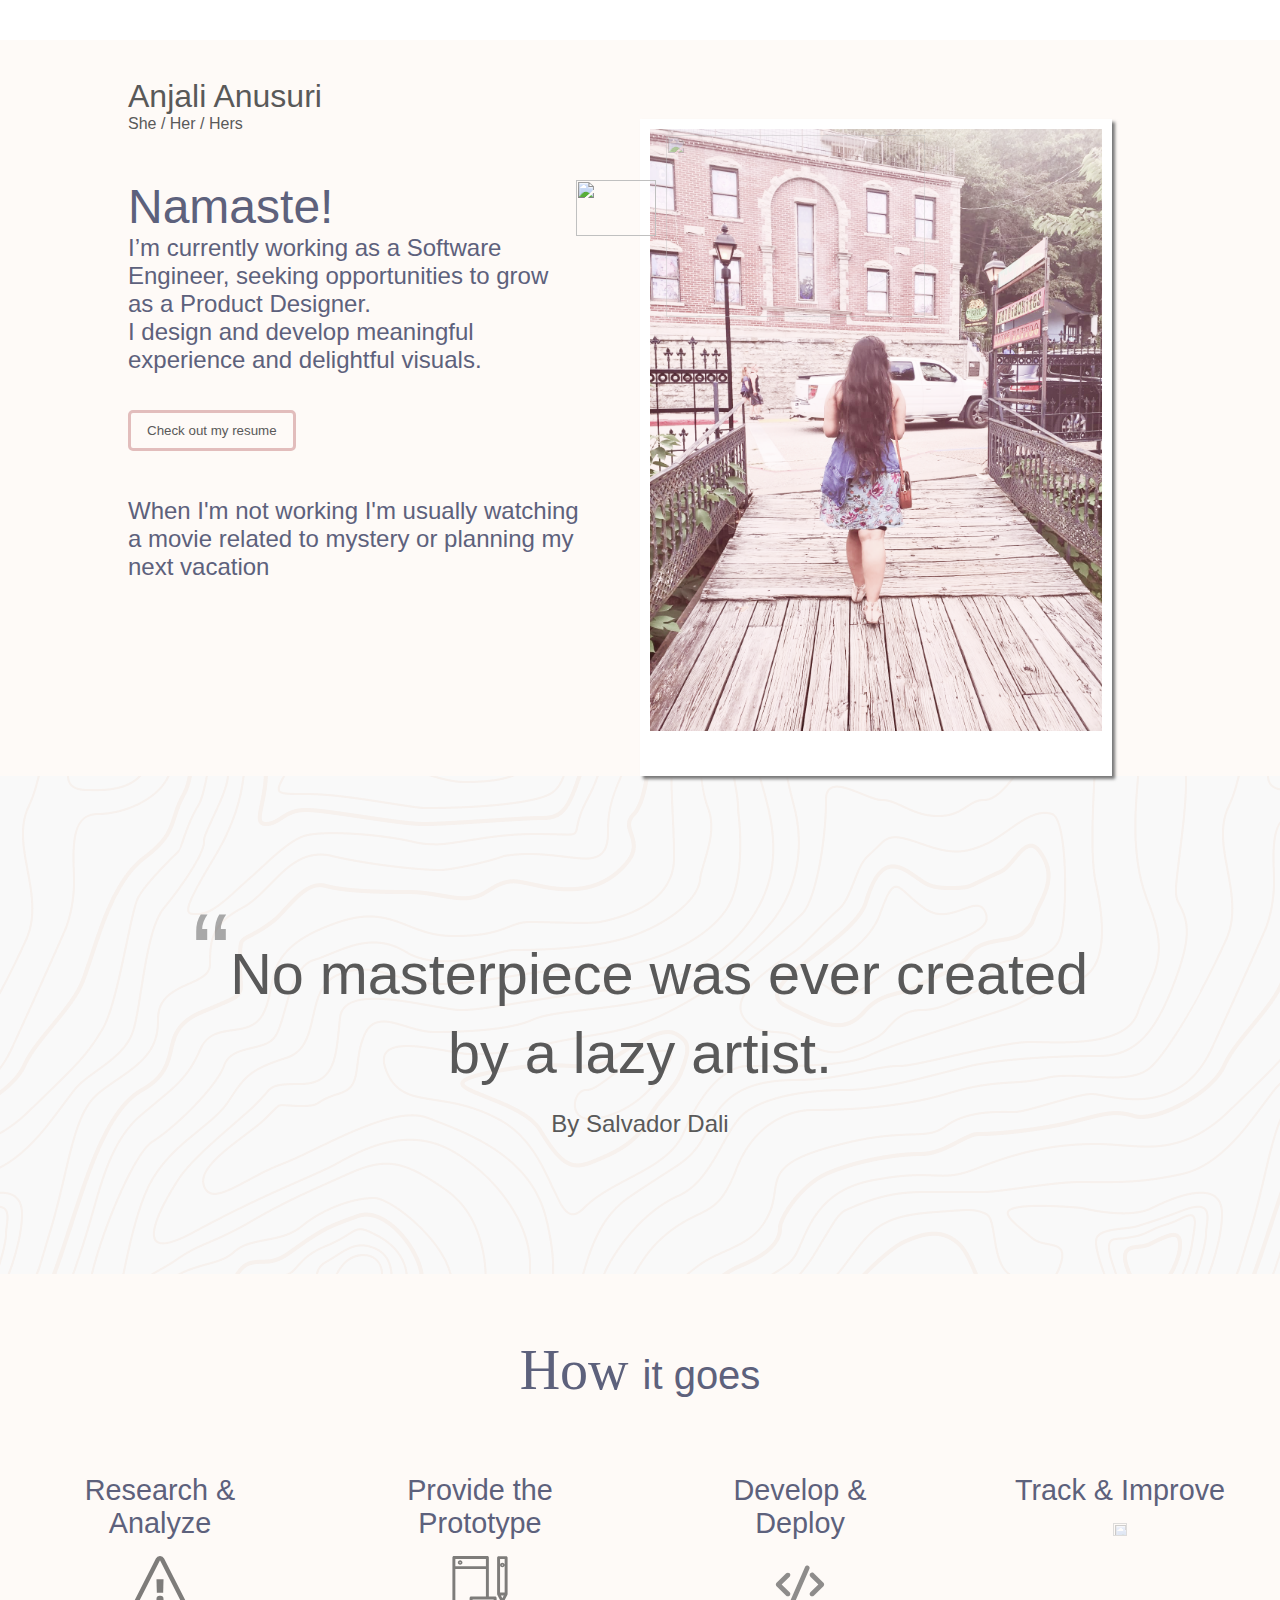
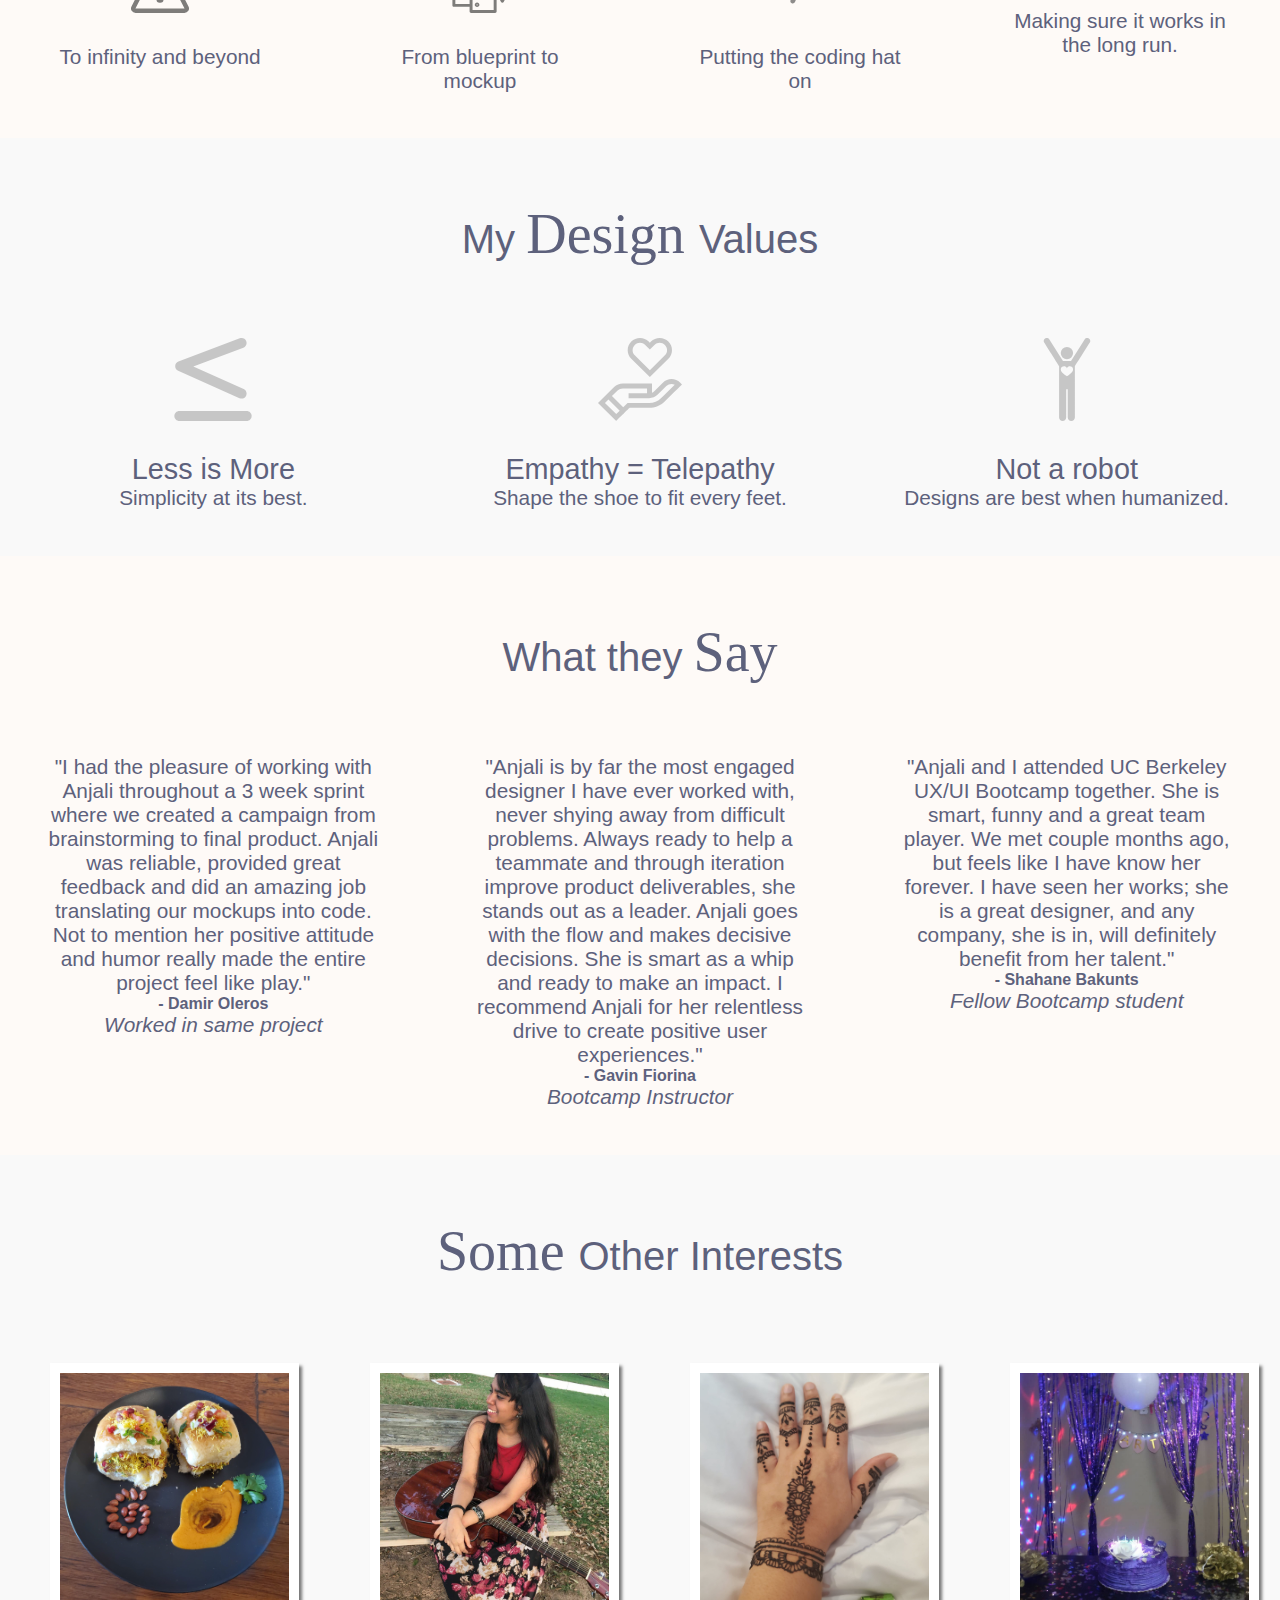
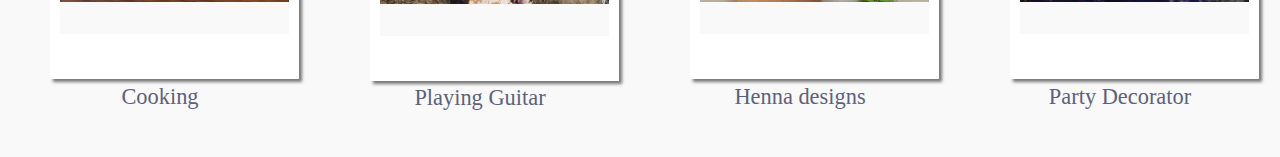
==== aboutme.html @ 3a96dc81 "Changes to main pages" ====
<html>
    <head>
        <meta charset="utf-8">
        <meta name="viewport" content="width=device-width, initial-scale=1">
        <link rel="stylesheet" href="css/index.css">
        <link rel="stylesheet" href="css/aboutme.css">
        <link rel="preconnect" href="https://fonts.gstatic.com">
<link href="https://fonts.googleapis.com/css2?family=Reenie+Beanie&display=swap" rel="stylesheet">
<link rel="preconnect" href="https://fonts.gstatic.com">
<link href="https://fonts.googleapis.com/css2?family=Amatic+SC:wght@700&family=Dancing+Script&display=swap" rel="stylesheet">
<link href="https://fonts.googleapis.com/icon?family=Material+Icons"rel="stylesheet">
<link href="https://fonts.googleapis.com/css2?family=Niramit&display=swap" rel="stylesheet">
<link href="https://fonts.googleapis.com/css2?family=Chilanka&display=swap" rel="stylesheet">
    </head>
    <body class="body">
        <div id="header"></div>
        <div class="mainPage">
            <div class="left">  <div class="aboutMeHeader">
                <!-- <div class="subTitle">I look at usual things with unusual eyes.<br></div> -->
                <!-- <div class="name" >Namaste,</div>  -->
                <div class="fontSize2">Anjali Anusuri </div>
                <div class="fontSize1">She / Her / Hers </div> 
            </div>

                <!-- <div class="subPara" ><br>(pronounced un-jelly),<br> a UI/UX Designer from Arkansas </div>  -->
                <div class="subPara" style="margin-top:2%; font-size:1.5em;width:90%;" >
                    <!-- <span id = "quote">&#8220;</span> -->

                <div class="fontSize2">Namaste!</div>
                    I’m currently working as a Software Engineer, seeking opportunities to grow as a Product Designer.<br>I design and develop meaningful experience and delightful visuals.
                    <br>
                    <!-- <strong>Skills:</strong>HTML, CSS, JS, UX Design, User Research,Prototyping and Product Design -->
                    
                    <!-- <span id = "quote">&#8221;</span> -->
                </div>
                <div class = "btnContainer" >
                    <a href = "https://drive.google.com/file/d/1CXuvUbHcrDMRhg2uRxxop5VKMtL0DQHb/view?usp=sharing"> 
                    <button class = "filledButton" href = "#">Check out my resume</button>
                    </a>
                    <!-- <a style = "padding-left:3px;" href = "https://drive.google.com/file/d/1CXuvUbHcrDMRhg2uRxxop5VKMtL0DQHb/view?usp=sharing"> 
                        <button class = "filledButton" href = "#">Link up through LinkedIn</button>
                        </a> -->
                </div>
                <div class="subPara" style="margin-top:2%; font-size:1.5em;width:90%;" >
                    <!-- <span id = "quote">&#8220;</span> -->
                    When I'm not working I'm usually watching a movie related to mystery or planning my next vacation
                    <br>
                    <!-- <strong>Skills:</strong>HTML, CSS, JS, UX Design, User Research,Prototyping and Product Design -->
                    
                    <!-- <span id = "quote">&#8221;</span> -->
                </div>

            </div>
            <div class="right"> 
                <div class="polaroid">
                    <img class ="swingingDoodle"src = "images/backsideDp.png"/>
                </div>
                <!-- <span class="third-shape stamp is-approved">Approved</span> -->
                <!-- <img class ="first-shape" src = "images/Ellipse 110.svg"/> -->
                <img class ="third-shape" src = "images/shapes/Ellipse 2.svg"/>

            </div>   

            <img class ="secondShape" src = "images/shapes/Ellipse 3.svg"/>
            <br>
        
            </div>
        </div>
        <!-- <img class="bgDesign"src = "images/aboutMe/bgDesignPink.png" /> -->
        <!-- <p> Create Magic from the mundane</p> -->
        <!-- <img class ="this" src = "images/PersonalityLinkinBackground.svg"/> -->
        <div class="aboutMeQuotesection">
            
            <div class="designQuote"><span id = "quote">&#8220;</span>No masterpiece was ever created by a lazy artist.</div>
            <div class="author"> By Salvador Dali</div>
        </div>
        <!-- <section class ="mySkills" style="background-color:#fefaf7;">
            <div style = "padding-top:1.6em;font-size: 2.5em;"><span id = "sacramentoFont"> My  </span>  Design style </div>
            <div class="flexContainer">
                <div >
                    <p style = "font-size: 1.8em;">Adding Humour where possible(or too gloomy)</p>

                    <p>Nothing wrong in being a lil cheeky.</p>
                    <img style = "width:25%;opacity:0.5;padding-top:1em;padding-bottom:2em;"src= "images/aboutMe/design.svg"/>
                </div>
                <div >
                    <p style = "font-size: 1.8em;">Light bulb theme</p>

                    <p>Making a light and dark theme for a design.Making those eyebags a little lighter</p>

                    <img style = "width:25%;opacity:0.5;padding-top:1em;padding-bottom:2em;"src= "images/aboutMe/code.svg"/>
                </div>
                <div >
                    <p style = "font-size: 1.8em;">Track and Improve</p>
                    <img style = "width:25%;opacity:0.5;padding-top:1em;padding-bottom:2em;"src= "images/home/icons/improve.svg"/>

                </div>
            </div>
        </section> -->
        <section class ="mySkills" style="background-color:#fefaf7;">
            <div style = "padding-top:1.6em;font-size: 2.5em;"><span id = "sacramentoFont"> How </span>  it goes </div>
            <div class="flexContainer">
                <div>
                    <p style = "font-size: 1.8em;">Research & Analyze</p>
                    <img style = "width:25%;opacity:0.5;padding-top:1em;padding-bottom:2em;"src= "images/aboutMe/problem.svg"/>
                    <p>To infinity and beyond</p>

                </div>
                <div >
                    <p style = "font-size: 1.8em;">Provide the Prototype</p>

                    <img style = "width:25%;opacity:0.5;padding-top:1em;padding-bottom:2em;"src= "images/aboutMe/design.svg"/>
                    <p>From blueprint to mockup</p>
                </div>
                <div >
                    <p style = "font-size: 1.8em;">Develop & Deploy</p>

                    <img style = "width:25%;opacity:0.5;padding-top:1em;padding-bottom:2em;"src= "images/aboutMe/code.svg"/>
                    <p> Putting the coding hat on</p>
                </div>
                <div >
                    <p style = "font-size: 1.8em;">Track & Improve</p>
                    <img style = "width:25%;opacity:0.5;padding-top:1em;padding-bottom:2em;"src= "images/home/icons/improve.svg"/>
                    <p>Making sure it works in the long run.</p>
                </div>
            </div>
        </section>
        <section class ="mySkills" style="background-color:#f9f9f9;">
            <div style = "padding-top:1.6em;font-size: 2.5em;"> My <span id = "sacramentoFont"> Design </span> Values</div>
            <div class="flexContainer">
                <div>
                    <!-- <img/> -->
                    <img style = "width:25%;opacity:0.2;padding-bottom:2em;"src= "images/aboutMe/lessIsMore.svg"/>
                    <p style = "font-size: 1.8em;">Less is More</p>
                    <p>Simplicity at its best.</p>
                </div>
                <div >
                    <img style = "width:25%;opacity:0.2;padding-bottom:2em;"src= "images/aboutMe/empathy.svg"/>
                    <p style = "font-size: 1.8em;">Empathy = Telepathy</p>
                        <p>Shape the shoe to fit every feet.</p>
                </div>
                <div >

                    <img style = "width:25%;opacity:0.2;padding-bottom:2em;"src= "images/aboutMe/healthy.svg"/>
                    <p style = "font-size: 1.8em;">Not a robot</p>
                    <p>Designs are best when humanized.</p>
                </div>
            </div>
        </section>

        <section class ="mySkills" style="background-color:#fefaf7;">
            <div style = "padding-top:1.6em;font-size: 2.5em;"> What  they <span id = "sacramentoFont"> Say </span> </div>
            <div class="flexContainer">
                <div>
                    <p >"I had the pleasure of working with Anjali throughout a 3 week sprint where we created a campaign from brainstorming to final product. 
                        Anjali was reliable, provided great feedback and did an amazing job translating our mockups into code.
                        Not to mention her positive attitude and humor really made the entire project feel like play."</p>
                    <h4>- Damir Oleros</h4>
                    <p> <i>Worked in same project</i></p>
                </div>
                <div >
                    <p >"Anjali is by far the most engaged designer I have ever worked with, never shying away from difficult problems.
                        Always ready to help a teammate and through iteration improve product deliverables, she stands out as a leader. Anjali goes with the flow and makes decisive decisions. She is smart as a whip and ready to make an impact. 
                        I recommend Anjali for her relentless drive to create positive user experiences."</p>
                    <h4>- Gavin Fiorina</h4>
                    <p><i>Bootcamp Instructor</i></p>
                </div>
                <div >
                    <p >"Anjali and I attended UC Berkeley UX/UI Bootcamp together. 
                        She is smart, funny and a great team player. We met couple months ago,
                        but feels like I have know her forever. I have seen her works; she is a great designer, 
                        and any company, she is in, will definitely benefit from her talent."</p>
                    <h4>- Shahane Bakunts</h4>
                    <p> <i>Fellow Bootcamp student</i></p>
                </div>
            </div>
        </section>
        <section class ="mySkills" style="background-color:#f9f9f9;">
            <div style = "padding-top:1.6em;font-size: 2.5em;">  <span id = "sacramentoFont">Some  </span> Other Interests</div>
            <div class="flexContainer" style = "padding:0;">
                <div>
                    <div class="polaroid" style = "width:100%;padding:0;">
                        <img style = "width:100%;padding-bottom:2em;"src= "images/aboutMe/interests/cooking.jpeg">
                    </div>
                    <p id = "sacramentoFont">Cooking</p>
                </div>
                <div>
                    <div class="polaroid" style = "width:100%;padding:0;">
                        <img style = "width:100%;padding-bottom:2em;"src= "images/aboutMe/interests/meGuitar.jpg">
                    </div>
                    <p id = "sacramentoFont">Playing Guitar</p>
                </div>
                <div>
                    <div class="polaroid" style = "width:100%;padding:0;">
                        <img style = "width:100%;padding-bottom:2em;"src= "images/aboutMe/interests/mehendi.jpeg">
                    </div>
                    <p id = "sacramentoFont">Henna designs</p>
                </div>
                <div>
                    <div class="polaroid" style = "width:100%;padding:0;">
                        <img style = "width:100%;padding-bottom:2em;"src= "images/aboutMe/interests/party.jpeg">
                    </div>
                    <p id = "sacramentoFont">Party Decorator</p>
                </div>
            </div>
        </section>

        <div id="footer"> </div>

        <script src="https://unpkg.com/scrollreveal"></script>
        <script src="js/aboutme.js" async defer></script>

        <script
        src="https://code.jquery.com/jquery-3.3.1.js"
        integrity="sha256-2Kok7MbOyxpgUVvAk/HJ2jigOSYS2auK4Pfzbm7uH60="
        crossorigin="anonymous">
    </script> 
</body>

</html>
---- css/index.css ----
body{
    color: #595959;
    font-family: 'Quicksand', sans-serif;
    padding-top:40px;
    box-sizing:border-box;
}
.clearLine{
    margin-top:2px;
        border-bottom: 1px solid #fefaf7;
    
}
.fontSize2{
    font-size: 2em;
}
.fontSize1point5{
font-size:1.7em;
}
hr{
    height: 2px;
    background: #fefaf7;
    border: none;
    margin-top:2px;
}
#sacramentoFont{
    font-family: sacramento;
    font-size: 1.4em;
}
.bgDesign{
    width:100%;
    opacity:0.8;
    background-color: #f7f6f2;
    /* background-image: url(images/aboutMe/bgDesignPink.png); */
}

html{
    scroll-behavior:smooth;
}
@keyframes showTopText {
    0% { transform: translate3d(0, 100%, 0); }
    40%, 60% { transform: translate3d(0, 50%, 0); }
    100% { transform: translate3d(0, 0, 0); }
}
@keyframes showBottomText {
    0% { transform: translate3d(0, -100%, 0); }
    100% { transform: translate3d(0, 0, 0); }
}
.imgOpacity{
    opacity:0.5;
}
*{
    margin: 0;
}
.subTitle{
    font-size:3em;
}

.subTitleText{
    font-size:0.5em;
}

.left, .right{
width:49%;
}
.left{
    display:flex;
    flex-direction:column;
    gap:6%;
    padding-bottom:10%;
}

.right{
    padding-top: 4%;
}
.mainPage{
    display: flex;
    background-color:#fefaf7;
    padding-left:10%;
    padding-top:3%;
    padding-right:10%;
    flex-wrap: wrap;
    justify-content: space-between;
}
.firstShape{
    position:absolute;
    left:80%;
    width:15%;
}
.third-shape{
    position:absolute;
    right:30%;
    top:20%;
    width:25%;
}
.secondShape{
    position:absolute;
    right:3%;
    top:15%;
    width: 45%;
    opacity:0.4;
}
.rentwingsShape{
    position:absolute;
    right:6%;
    width: 30%;
    opacity:0.2;
    /* top:50%; */
}
.workPage{
    padding-left:10%;
    display: flex; 
    background-color: #fdfdfd;;
}
.name{
    font-size:2.8rem;
    padding: 10px 0px;
}
.subPara{
    font-size: 1.3em;
    width:100%;
    color:#5d617c;
}
.workTitle{
    font-size:2em;
    font-weight: bold;
    text-align:center;
/* width:55%; */
margin:0 6%;
}
.alignCenter{
    align-items: center;
}
.workPara{
    font-size:1.1em;
    margin:0 6%;
    text-align:center;
}
.imageContainer{
    position: relative;
    transition: 0.3s;
}
.middle {
    transition: .5s ease;
    opacity: 0;
    position: absolute;
    top: 52%;
    /* background-color: rgba(142, 72, 95,0.6); */
    /* color:#ffffff; */
    height:100px;
    width:100px;
    left: 44%;
    border-radius: 10px;
    transform: translate(-50%, -50%);
    -ms-transform: translate(-50%, -50%)
    }
.text{
padding:15px 30px;
font-size:30px;
display:flex;
justify-content: center;
}
.imageScale:hover {
    /* opacity: 1; */
    cursor:pointer;
    transform: scale(1.5);
}
.imageContainer:hover {
    /* opacity: 1; */
    cursor:pointer;
    opacity: 0.6;
    transform: scale(1.05);
}
.img{
    margin-top:5%;
    border-radius: 30px;
    box-shadow: 0 4px 8px 0 rgba(0, 0, 0, 0.2), 0 6px 20px 0 rgba(0, 0, 0, 0.19);
    transition: 0.3s;

}
.kkfsf-shape{
    position:absolute;
    left:3%;
    width:50%;
    opacity:0.2;
}
.kkfsf-shape1{
    position:absolute;
    left:4%;
    /* opacity:0.2; */

}
.mpaShape{
    position:absolute;
    right:3%;
    height:300px;
    opacity:0.2;
}
.mpaShape1{
    position:absolute;
    right:10%;
    top:60%;
}
.padding20{
    padding-top:20%;
}
.padding10{
    padding-top:10%;
}
.paddingRight10{
    padding-right:10%;
}
p{
    font-size:1.3em;
}

.footerHeading{
    padding:10px;
}
.socialIcons{
    display:flex;
    flex-direction:row;
    gap:25px;
}
.icons:hover{
    cursor:pointer;
    opacity:0.7;
}
.footer-text{
    color: #8c8786;
    font-weight: bold;
}
.swingingDoodle{
    width:100%;
    }
.mainPage.contact{
    flex-direction:column;
}


/* Style inputs with type="text", select elements and textareas */
input[type=text],[type=email], select, textarea {
    width: 100%; /* Full width */
    padding: 12px; /* Some padding */ 
    border: 1px solid rgb(223, 196, 195); /* Gray border */
    border-radius: 4px; /* Rounded borders */
    box-sizing: border-box; /* Make sure that padding and width stays in place */
    margin-top: 6px; /* Add a top margin */
    margin-bottom: 16px; /* Bottom margin */
    background-color:inherit;
    resize: vertical /* Allow the user to vertically resize the textarea (not horizontally) */
}
  /* Style the submit button with a specific background color etc */
input[type=submit] , .filledButton{
    background-color: inherit;
    color: #595959;
    padding: 10px 16px;
    border: 3px solid #e2bdbc;
    border-radius: 5px;
    cursor: pointer;
    /* box-shadow: 0 0 1rem 0 rgba(224, 197, 196, 0.6); */
}
.alignCenter{
    align-items: center;;
}
.outlineButton{
    border:1px solid #887ba1;
    background-color: inherit;
    color: #887ba1;
    padding: 12px 20px;
    border-radius: 25px;
    cursor: pointer;
    box-shadow: 0 0 1rem 0 rgba(150,137, 175, 0.4);

}

  /* When moving the mouse over the submit button, add a darker green color */
input[type=submit]:hover, .filledButton:hover {
    background-color: #f1dfde;
}
  /* Add a background color and some padding around the form */
.container {
    border-radius: 5px;
    background-color: rgb(150, 137, 175);
    padding: 20px;
    z-index: 1;
    color:#5d617c;
    background: inherit;
    box-shadow: 0 0 1rem 0 rgba(150,137, 175, .6);
    width:75%;
    margin-top:4%;
}


#quote{
    font-size:2em;
    opacity:0.5;
}
.mySkills{
    text-align:center;
    color:#5d617c;
    background-color: #FCEEED;
}
.flexContainer{
    display:flex;
    
}
.buttonContainer{
    display:flex;
    justify-content:space-evenly;
    padding:2%;
    z-index:2;
}
/* .flexContainer  h2{
    font-size:2em;
    
} */
.flexContainer div{
    width:33%;
    margin:2%;
    border-radius: 5px;
    background-color: rgb(150, 137, 175);
    padding: 20px;
    z-index: 1;
    background: inherit;
    box-shadow: 0 0 1rem 0 rgba(150,137, 175, .6);
    margin-top:4%;
}

.arrows{
    padding:6%;
    display: flex;
    justify-content: space-between;
}
.leftArrow .material-icons, .rightArrow .material-icons{
    display:block !important;
}

@media only screen and (max-width: 1000px) {

    .workPage{
        display: block;
    }
    .workPage .left {
        display: flex;
        align-items: center;
    }
    .workPage .right {
        display: flex;
        align-items: center;
        justify-content:center;
        flex-direction: column;
    }
    .workPage.rentwings{
        display: flex;
        align-items: center;
        flex-direction:column-reverse;
        padding:0px;
    }   
    .workPage.kkfsf{
        display: flex;
        align-items: center;
        flex-direction:column;
        padding:0px;
    }  
    .workPage.mpa{
        display: flex;
        align-items: center;
        flex-direction:column-reverse;
        padding:0px;
    }
    .left, .right{
        width:100%;
        }
    .swingingDoodle{
        width:75%;
        }

    .workPara{
        /* font-weight: bold; */
        font-size:1.5em;
        }
        .flexContainer div{
            width:100%;
        }


    #toggle {
        cursor: pointer; 
    }
    ul {
        margin:0;
        padding: 0;
        list-style-type:none;
    }
    li {
        margin:0;
        padding: 15px;
        /* border: 1px solid #f2f2f2; */
        border: 1px solid black;
        /* border-radius: 25px; */
    }

}
@media only screen and (max-width: 600px) {
    .name{
        padding-top:10%;
    }
    .workPage .left {
        display: flex;
        align-items: center;

    }
    .imageContainer{
        padding-left:40px;
    }
    .workPage .right {
        display: flex;
        align-items: center;
        flex-direction: column;

    }
    .flexContainer{
        display:flex;
        flex-wrap: wrap;
        
    }
    .swingingDoodle{
        display:none;
    }

    .img{
        width:300px;
        height:270px;
    }
    .secondShape{
        width: 80%;
    }
    .workPara{
        /* width:60%; */
        font-size:1.4em;
    }
    .workTitle{
        /* width:70%; */
        font-size: 2.5em;;
    }
}
---- css/aboutme.css ----
.flexContainer div{
    box-shadow: none!important;
}
.polaroid {
    position: relative;
    width: 90%;
}
.polaroid img {
    border: 10px solid #fff;
    border-bottom: 45px solid #fff;
    -webkit-box-shadow: 3px 3px 3px #777;
    -moz-box-shadow: 3px 3px 3px #777;
    box-shadow: 3px 3px 3px #777;
}
.btnContainer{
    display:flex;
    justify-content:flex-start;
    z-index:2;
}
.bgDesign{
    width:100%;
    opacity:0.8;
    background-color: #f7f6f2;
    /* background-image: url(images/aboutMe/bgDesignPink.png); */
}
.aboutMeQuotesection{

    /* background-color: #f7f1ed; */
    background-image: url("../images/aboutMe/bgDesignLightGray.png");
    display:flex;
    flex-direction: column;
    align-items: center;
    text-align: center;
    justify-content:center;
    padding:7em 10em;
}
.designQuote{
    font-size: 3.6em;
}.author{
    margin:1em;
font-size: 1.5em;
}
@media only screen and (max-width:600px){
    .designQuote{
        font-size:2.5em;
    }
    .dQuotesection{
        padding:2em 2em;
    }
}
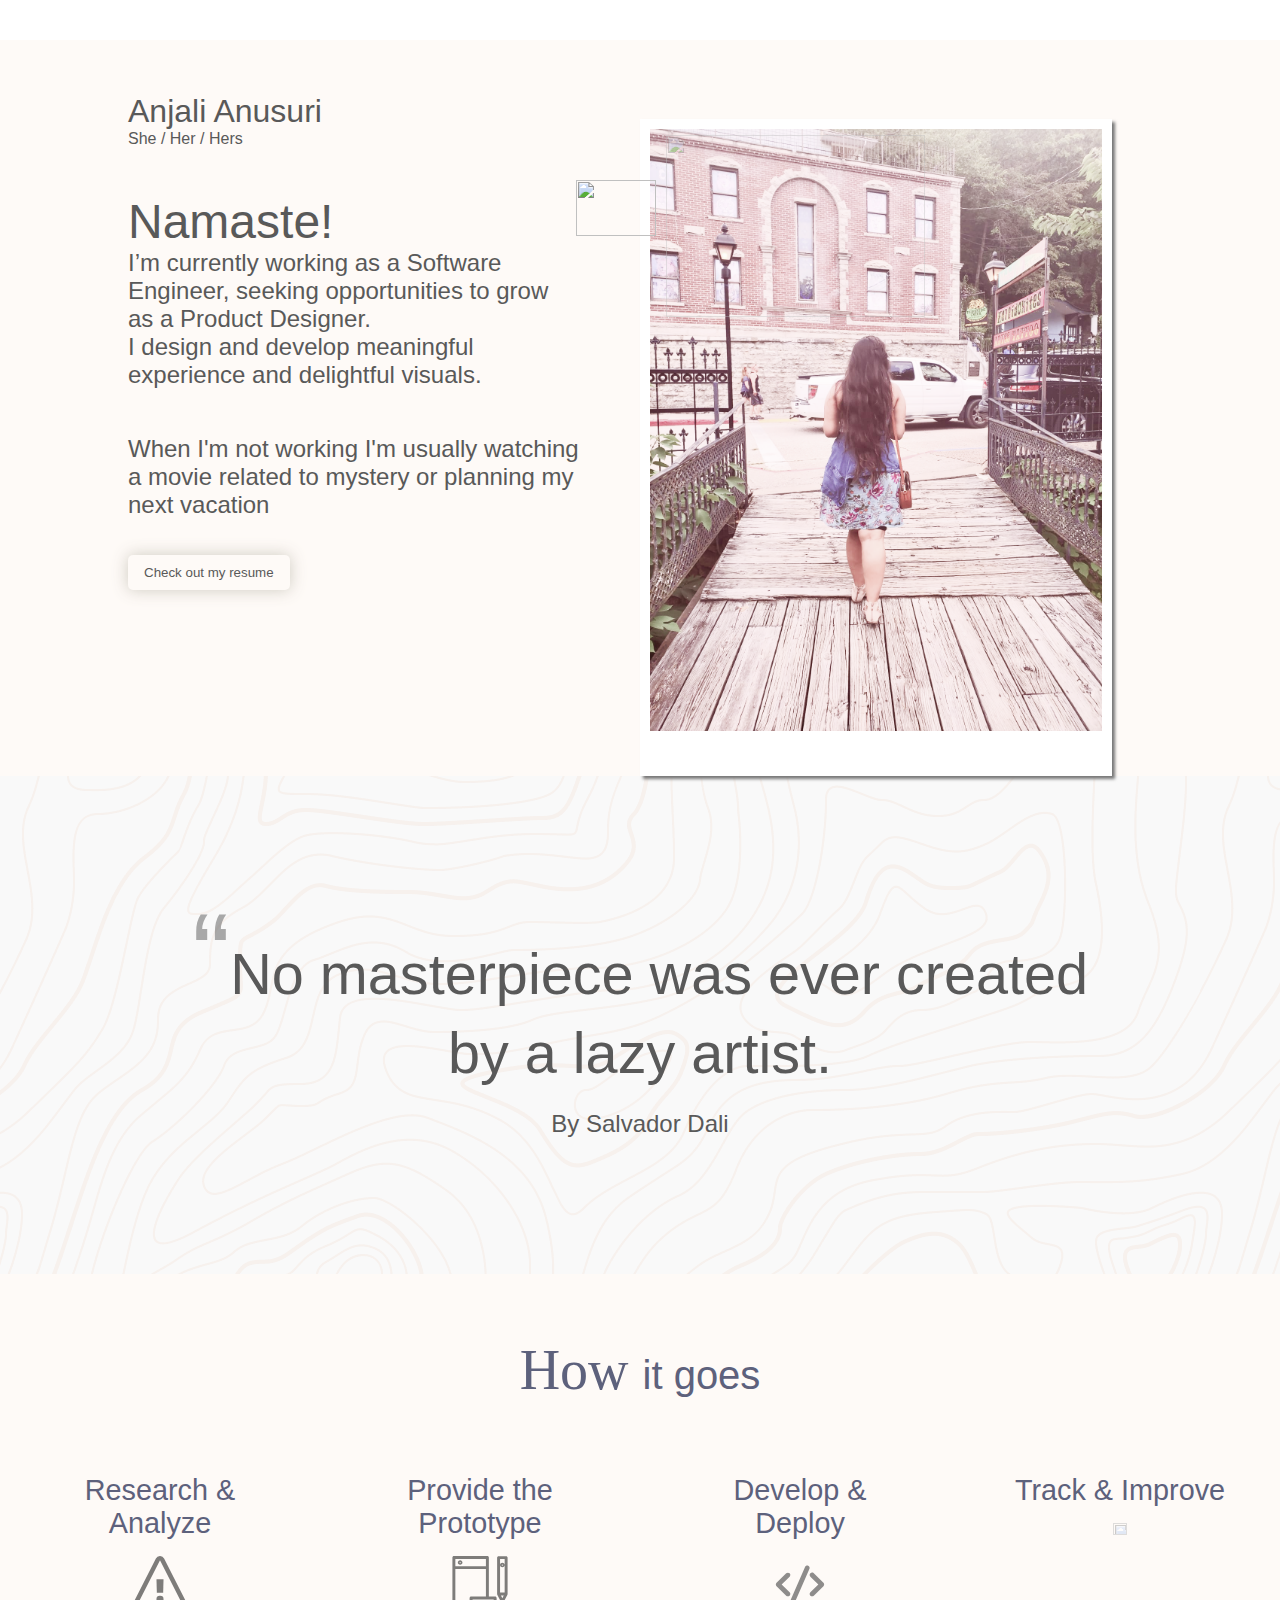
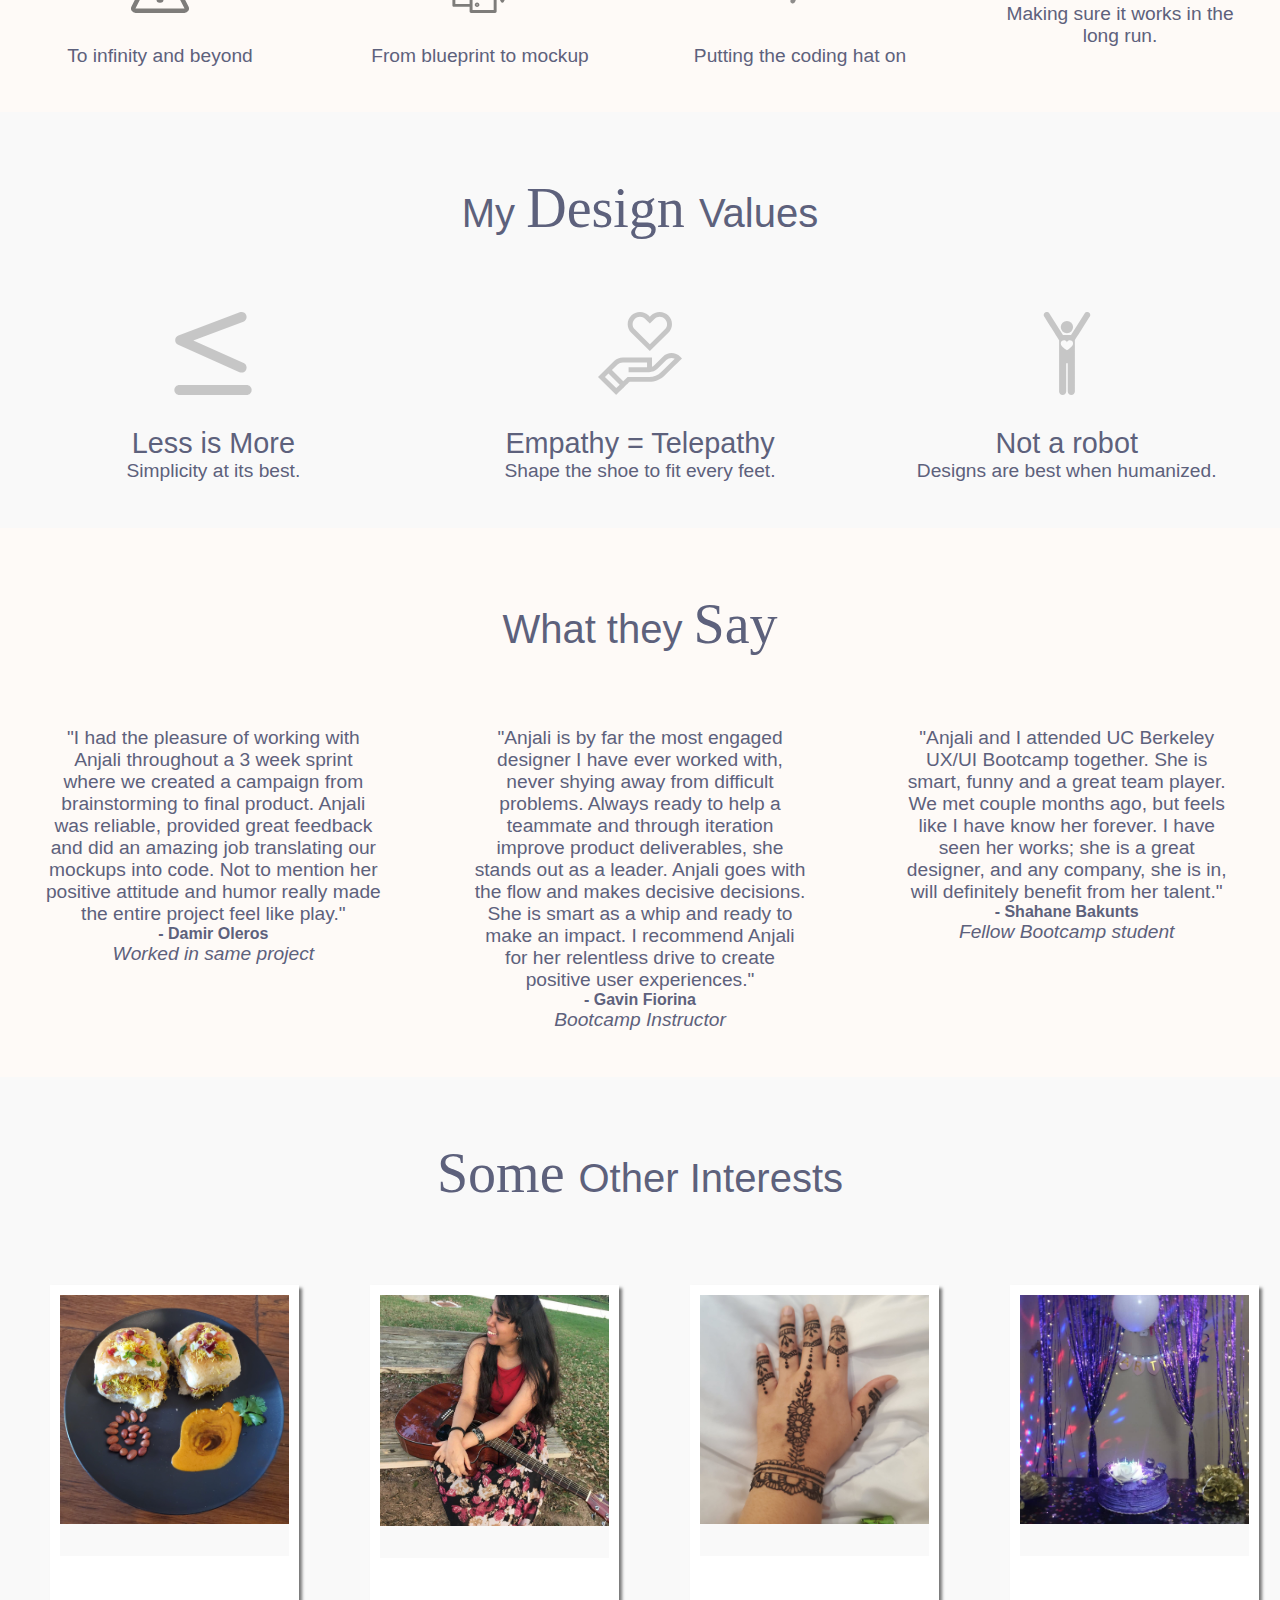
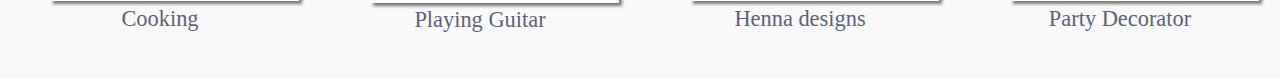
==== commit ab4b0d86: "guzi html page" ====
--- a/aboutme.html
+++ b/aboutme.html
@@ -15,7 +15,7 @@
     <body class="body">
         <div id="header"></div>
         <div class="mainPage">
-            <div class="left">  <div class="aboutMeHeader">
+            <div class="left">  <div class="aboutMeHeader" style = "padding-top: 3%;">
                 <!-- <div class="subTitle">I look at usual things with unusual eyes.<br></div> -->
                 <!-- <div class="name" >Namaste,</div>  -->
                 <div class="fontSize2">Anjali Anusuri </div>
@@ -28,6 +28,15 @@
 
                 <div class="fontSize2">Namaste!</div>
                     I’m currently working as a Software Engineer, seeking opportunities to grow as a Product Designer.<br>I design and develop meaningful experience and delightful visuals.
+                    <br>
+                    <!-- <strong>Skills:</strong>HTML, CSS, JS, UX Design, User Research,Prototyping and Product Design -->
+                    
+                    <!-- <span id = "quote">&#8221;</span> -->
+                </div>
+
+                <div class="subPara" style="margin-top:2%; font-size:1.5em;width:90%;" >
+                    <!-- <span id = "quote">&#8220;</span> -->
+                    When I'm not working I'm usually watching a movie related to mystery or planning my next vacation
                     <br>
                     <!-- <strong>Skills:</strong>HTML, CSS, JS, UX Design, User Research,Prototyping and Product Design -->
                     
@@ -40,14 +49,6 @@
                     <!-- <a style = "padding-left:3px;" href = "https://drive.google.com/file/d/1CXuvUbHcrDMRhg2uRxxop5VKMtL0DQHb/view?usp=sharing"> 
                         <button class = "filledButton" href = "#">Link up through LinkedIn</button>
                         </a> -->
-                </div>
-                <div class="subPara" style="margin-top:2%; font-size:1.5em;width:90%;" >
-                    <!-- <span id = "quote">&#8220;</span> -->
-                    When I'm not working I'm usually watching a movie related to mystery or planning my next vacation
-                    <br>
-                    <!-- <strong>Skills:</strong>HTML, CSS, JS, UX Design, User Research,Prototyping and Product Design -->
-                    
-                    <!-- <span id = "quote">&#8221;</span> -->
                 </div>
 
             </div>
@@ -74,7 +75,7 @@
             <div class="designQuote"><span id = "quote">&#8220;</span>No masterpiece was ever created by a lazy artist.</div>
             <div class="author"> By Salvador Dali</div>
         </div>
-        <!-- <section class ="mySkills" style="background-color:#fefaf7;">
+        <!-- <section class ="mySkills" style="background-color:#fefaf7 ;">
             <div style = "padding-top:1.6em;font-size: 2.5em;"><span id = "sacramentoFont"> My  </span>  Design style </div>
             <div class="flexContainer">
                 <div >
@@ -97,7 +98,17 @@
                 </div>
             </div>
         </section> -->
-        <section class ="mySkills" style="background-color:#fefaf7;">
+
+        <!-- <div class="problemStatement" style = "background-color:#ffebdd ">
+                        
+            <div class="problemQuote">
+                Whats my <span id = "sacramentoFont"> Story?  </span> 
+            </div>
+                <p> My love for  design started when I coded my first html page.I had absolutely no design sense and had no idea about any design principles. </p>>
+        </div>  -->
+
+        
+        <section class ="mySkills" style="background-color:#fefaf7 ;">
             <div style = "padding-top:1.6em;font-size: 2.5em;"><span id = "sacramentoFont"> How </span>  it goes </div>
             <div class="flexContainer">
                 <div>
@@ -148,7 +159,7 @@
             </div>
         </section>
 
-        <section class ="mySkills" style="background-color:#fefaf7;">
+        <section class ="mySkills" style="background-color:#fefaf7 ;">
             <div style = "padding-top:1.6em;font-size: 2.5em;"> What  they <span id = "sacramentoFont"> Say </span> </div>
             <div class="flexContainer">
                 <div>
--- a/css/index.css
+++ b/css/index.css
@@ -4,9 +4,29 @@
     padding-top:40px;
     box-sizing:border-box;
 }
+
+.fontSize4{
+    font-size:4rem;
+}
+.projectTitle{
+    font-size:4rem;
+}
+.projectSubTitle{
+    font-size:1.5rem;
+}
+.black{
+    color:#2b2b2b;
+}
+.bgImage{
+    width:100%;
+    /* margin-bottom:10%; */
+    object-fit:cover;
+    height:100vh;
+    position:absolute;
+}
 .clearLine{
     margin-top:2px;
-        border-bottom: 1px solid #fefaf7;
+        border-bottom: 1px solid #fefaf7 ;
     
 }
 .fontSize2{
@@ -17,7 +37,7 @@
 }
 hr{
     height: 2px;
-    background: #fefaf7;
+    background: #fefaf7 ;
     border: none;
     margin-top:2px;
 }
@@ -61,6 +81,12 @@
 .left, .right{
 width:49%;
 }
+.coverImage{
+    width:100%;
+    margin-bottom:10%;
+    object-fit:cover;
+    position:absolute;
+}
 .left{
     display:flex;
     flex-direction:column;
@@ -71,9 +97,17 @@
 .right{
     padding-top: 4%;
 }
+.main{
+        display: flex;
+        background-color:#fefaf7 ;
+        flex-wrap: wrap;
+        justify-content: space-between;
+        padding:5% 10%;
+        justify-content: center;
+}
 .mainPage{
     display: flex;
-    background-color:#fefaf7;
+    background-color:#fefaf7 ;
     padding-left:10%;
     padding-top:3%;
     padding-right:10%;
@@ -108,16 +142,16 @@
 .workPage{
     padding-left:10%;
     display: flex; 
-    background-color: #fdfdfd;;
+    /* background-color: #fdfdfd;; */
+    background-color: #fefaf7 ;;
 }
 .name{
     font-size:2.8rem;
     padding: 10px 0px;
 }
 .subPara{
-    font-size: 1.3em;
+    font-size: 1.2em;
     width:100%;
-    color:#5d617c;
 }
 .workTitle{
     font-size:2em;
@@ -209,7 +243,7 @@
     padding-right:10%;
 }
 p{
-    font-size:1.3em;
+    font-size:1.2em;
 }
 
 .footerHeading{
@@ -253,10 +287,11 @@
     background-color: inherit;
     color: #595959;
     padding: 10px 16px;
-    border: 3px solid #e2bdbc;
+    /* border: 3px solid #e2bdbc; */
+    border: none;
     border-radius: 5px;
     cursor: pointer;
-    /* box-shadow: 0 0 1rem 0 rgba(224, 197, 196, 0.6); */
+    box-shadow: 0 0 1rem 0 rgba(202, 197, 186, 0.9);
 }
 .alignCenter{
     align-items: center;;
@@ -288,7 +323,21 @@
     width:75%;
     margin-top:4%;
 }
-
+.problemStatement{
+
+    background-color: #F9f9f9;;
+    display:flex;
+    flex-direction: column;
+    align-items: center;
+    text-align: center;
+    justify-content:center;
+    padding:7em 10em;
+}
+.problemQuote{
+
+    /* background-image: url("../images/home/grayDotsBg.png"); */
+    font-size:3em;
+}
 
 #quote{
     font-size:2em;
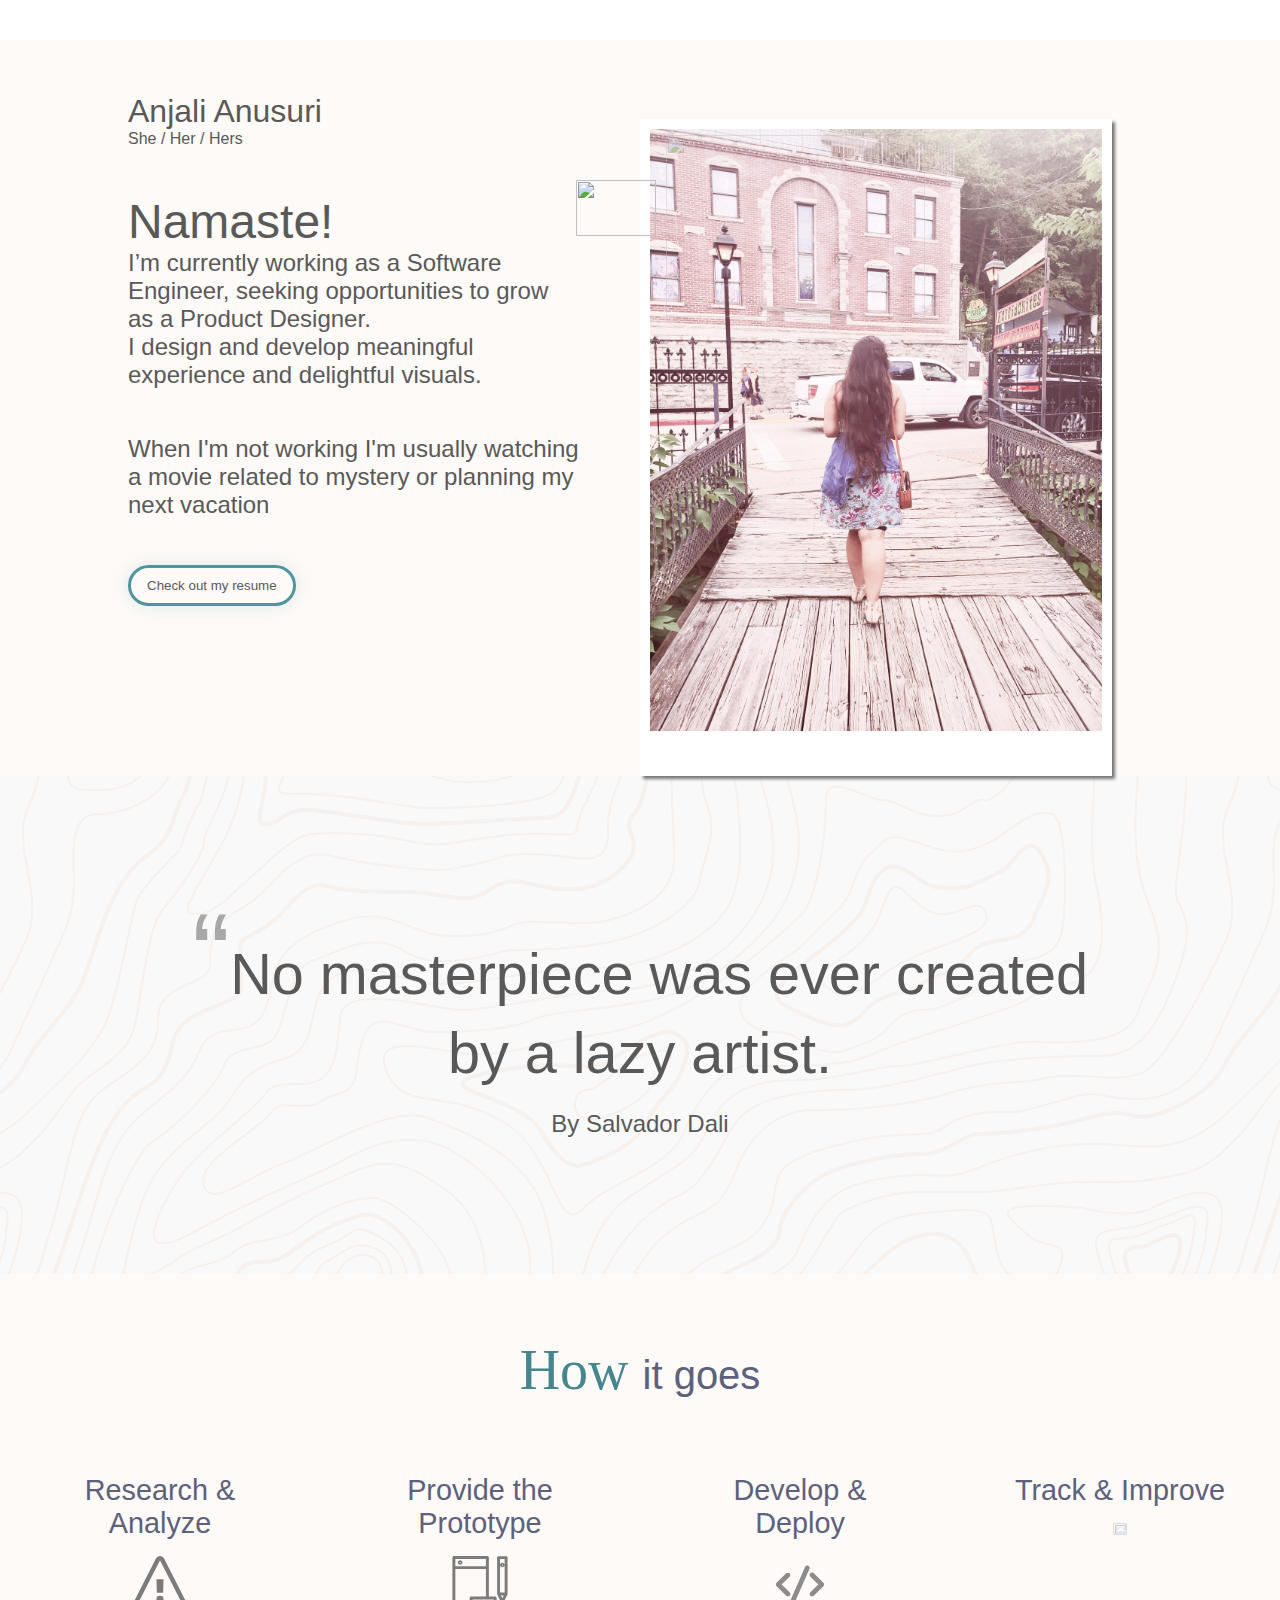
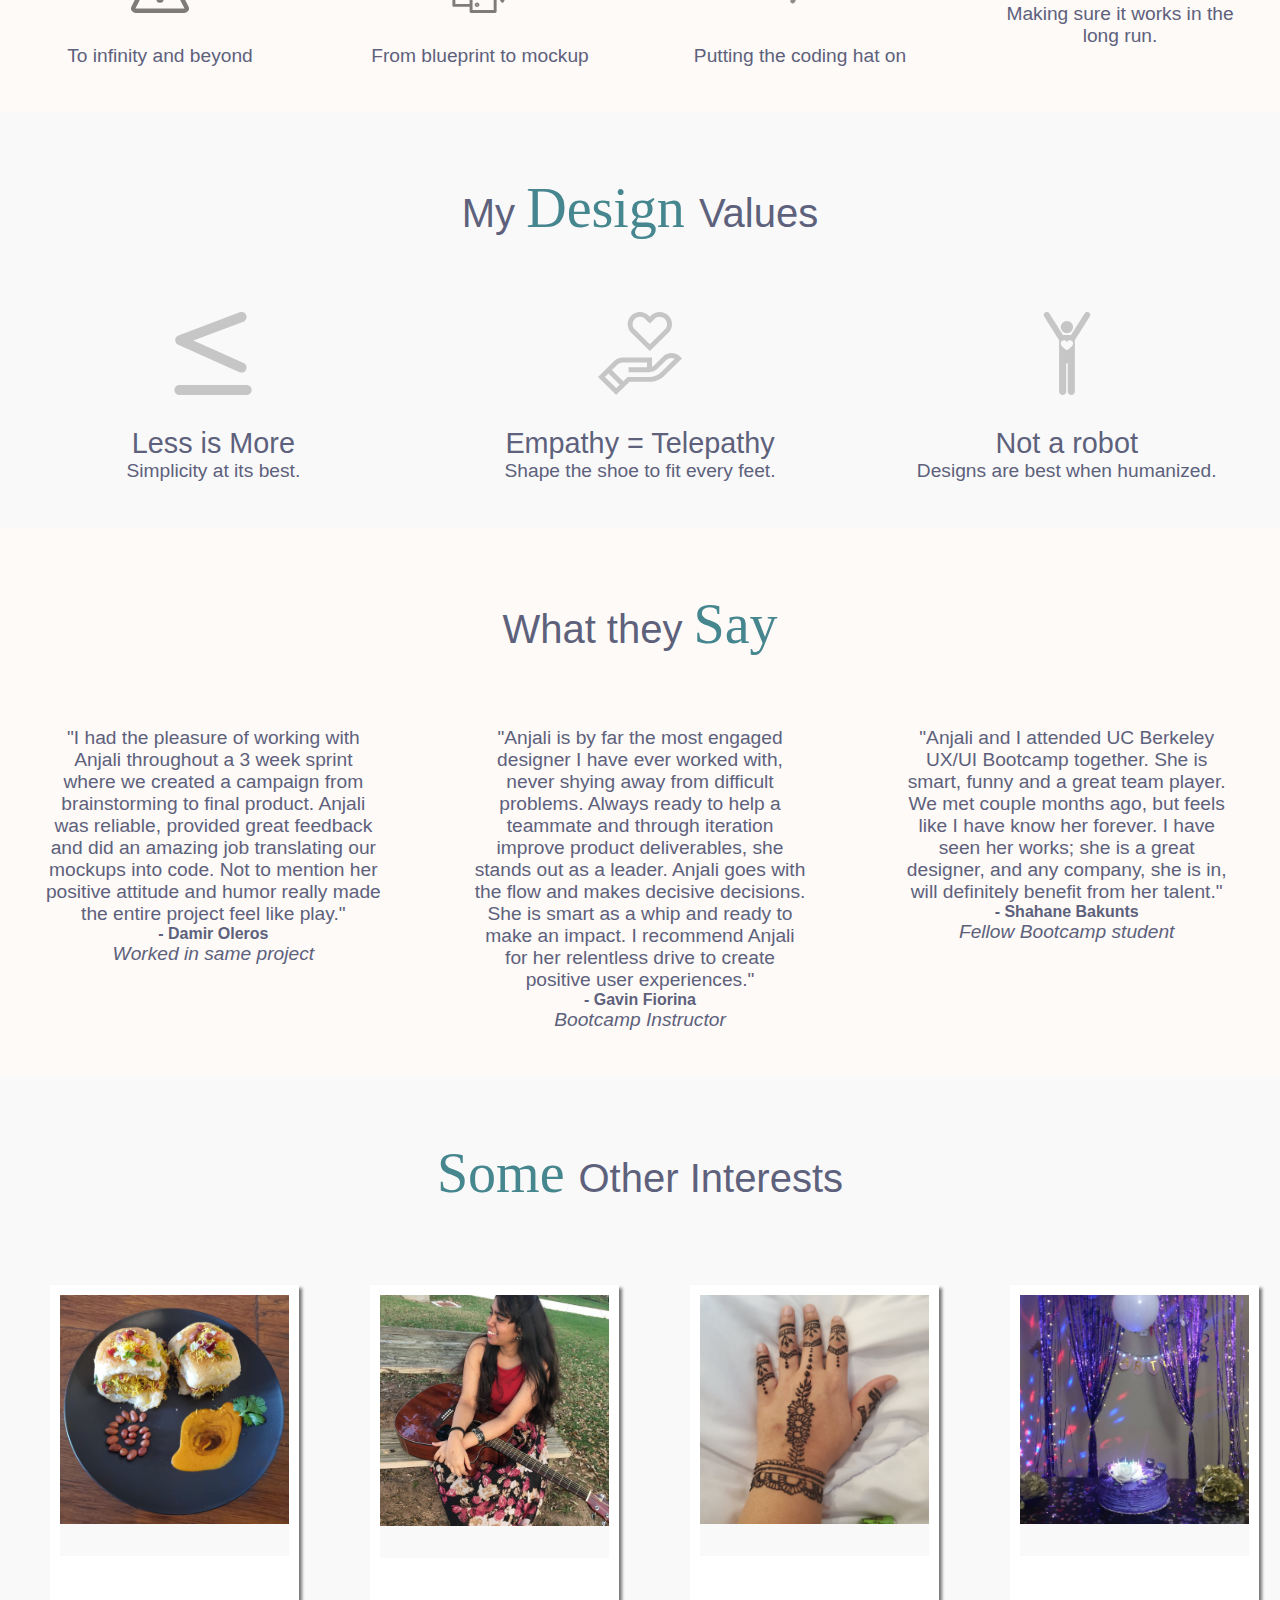
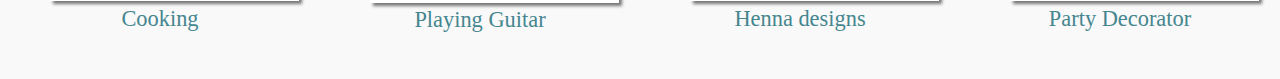
==== commit 61183802: "animated button" ====
--- a/aboutme.html
+++ b/aboutme.html
@@ -3,6 +3,8 @@
         <meta charset="utf-8">
         <meta name="viewport" content="width=device-width, initial-scale=1">
         <link rel="stylesheet" href="css/index.css">
+        <title>Anjali Anusuri, UX Designer</title>
+        <link rel = "icon" href =  "images/logo.svg"  type = "image/x-icon"> 
         <link rel="stylesheet" href="css/aboutme.css">
         <link rel="preconnect" href="https://fonts.gstatic.com">
 <link href="https://fonts.googleapis.com/css2?family=Reenie+Beanie&display=swap" rel="stylesheet">
@@ -42,13 +44,15 @@
                     
                     <!-- <span id = "quote">&#8221;</span> -->
                 </div>
-                <div class = "btnContainer" >
-                    <a href = "https://drive.google.com/file/d/1CXuvUbHcrDMRhg2uRxxop5VKMtL0DQHb/view?usp=sharing"> 
-                    <button class = "filledButton" href = "#">Check out my resume</button>
-                    </a>
-                    <!-- <a style = "padding-left:3px;" href = "https://drive.google.com/file/d/1CXuvUbHcrDMRhg2uRxxop5VKMtL0DQHb/view?usp=sharing"> 
+
+                    <!-- <a target="_blank" rel="noreferrer noopener" style = "padding-left:3px;" href = "https://drive.google.com/file/d/1CXuvUbHcrDMRhg2uRxxop5VKMtL0DQHb/view?usp=sharing"> 
                         <button class = "filledButton" href = "#">Link up through LinkedIn</button>
                         </a> -->
+
+                <div class = "buttonContainer" style = "justify-content:start;padding-left:0px;">
+                    <a target="_blank" rel="noreferrer noopener" href = "https://drive.google.com/file/d/1CXuvUbHcrDMRhg2uRxxop5VKMtL0DQHb/view?usp=sharing"> 
+                    <button class = "filledButton" href = "#"><span>Check out my resume</span></button>
+                    </a>
                 </div>
 
             </div>
--- a/css/index.css
+++ b/css/index.css
@@ -14,6 +14,9 @@
 .projectSubTitle{
     font-size:1.5rem;
 }
+strong{
+    color:#000000;
+}
 .black{
     color:#2b2b2b;
 }
@@ -44,6 +47,7 @@
 #sacramentoFont{
     font-family: sacramento;
     font-size: 1.4em;
+    color:#45868f;
 }
 .bgDesign{
     width:100%;
@@ -80,6 +84,10 @@
 
 .left, .right{
 width:49%;
+}
+.centerAlign{
+    display:flex;
+    justify-content: center;
 }
 .coverImage{
     width:100%;
@@ -287,11 +295,20 @@
     background-color: inherit;
     color: #595959;
     padding: 10px 16px;
-    /* border: 3px solid #e2bdbc; */
-    border: none;
-    border-radius: 5px;
+    z-index:0;
+    border: 3px solid #50959e;
+    border-radius: 35px;
     cursor: pointer;
-    box-shadow: 0 0 1rem 0 rgba(202, 197, 186, 0.9);
+    box-shadow: 0 0 1rem 0 rgba(166, 208, 211, 0.4);
+    transition: all .35s;
+    position: relative;
+}
+.filledButton span :after{
+    color:#fff;
+}
+.filledButton span{
+    z-index:2;
+    /* color: #fff; */
 }
 .alignCenter{
     align-items: center;;
@@ -306,11 +323,41 @@
     box-shadow: 0 0 1rem 0 rgba(150,137, 175, 0.4);
 
 }
-
-  /* When moving the mouse over the submit button, add a darker green color */
-input[type=submit]:hover, .filledButton:hover {
-    background-color: #f1dfde;
-}
+.buttonContainer a{
+    position: relative;
+    z-index:2;
+  }
+  
+  
+  .buttonContainer a :after{
+    position: absolute;
+    content: "";
+    /* padding: 10px 16px; */
+    /* border: 3px solid #50959e; */
+    border-radius: 35px;
+    top: 0;
+    left: 0;
+    width: 0;
+    z-index:-1;
+    height: 100%;
+    color:#fff;
+    background-color: #c9e8ea;
+    transition: all .35s;
+    /* color:#fff; */
+  }
+
+  
+  .filledButton a span:after{
+    color: #fff;
+  }
+  
+
+
+
+input[type=submit]:hover:after, .filledButton:hover:after {
+width:100%;
+}
+
   /* Add a background color and some padding around the form */
 .container {
     border-radius: 5px;
@@ -331,7 +378,7 @@
     align-items: center;
     text-align: center;
     justify-content:center;
-    padding:7em 10em;
+    padding:7% 10%;
 }
 .problemQuote{
 
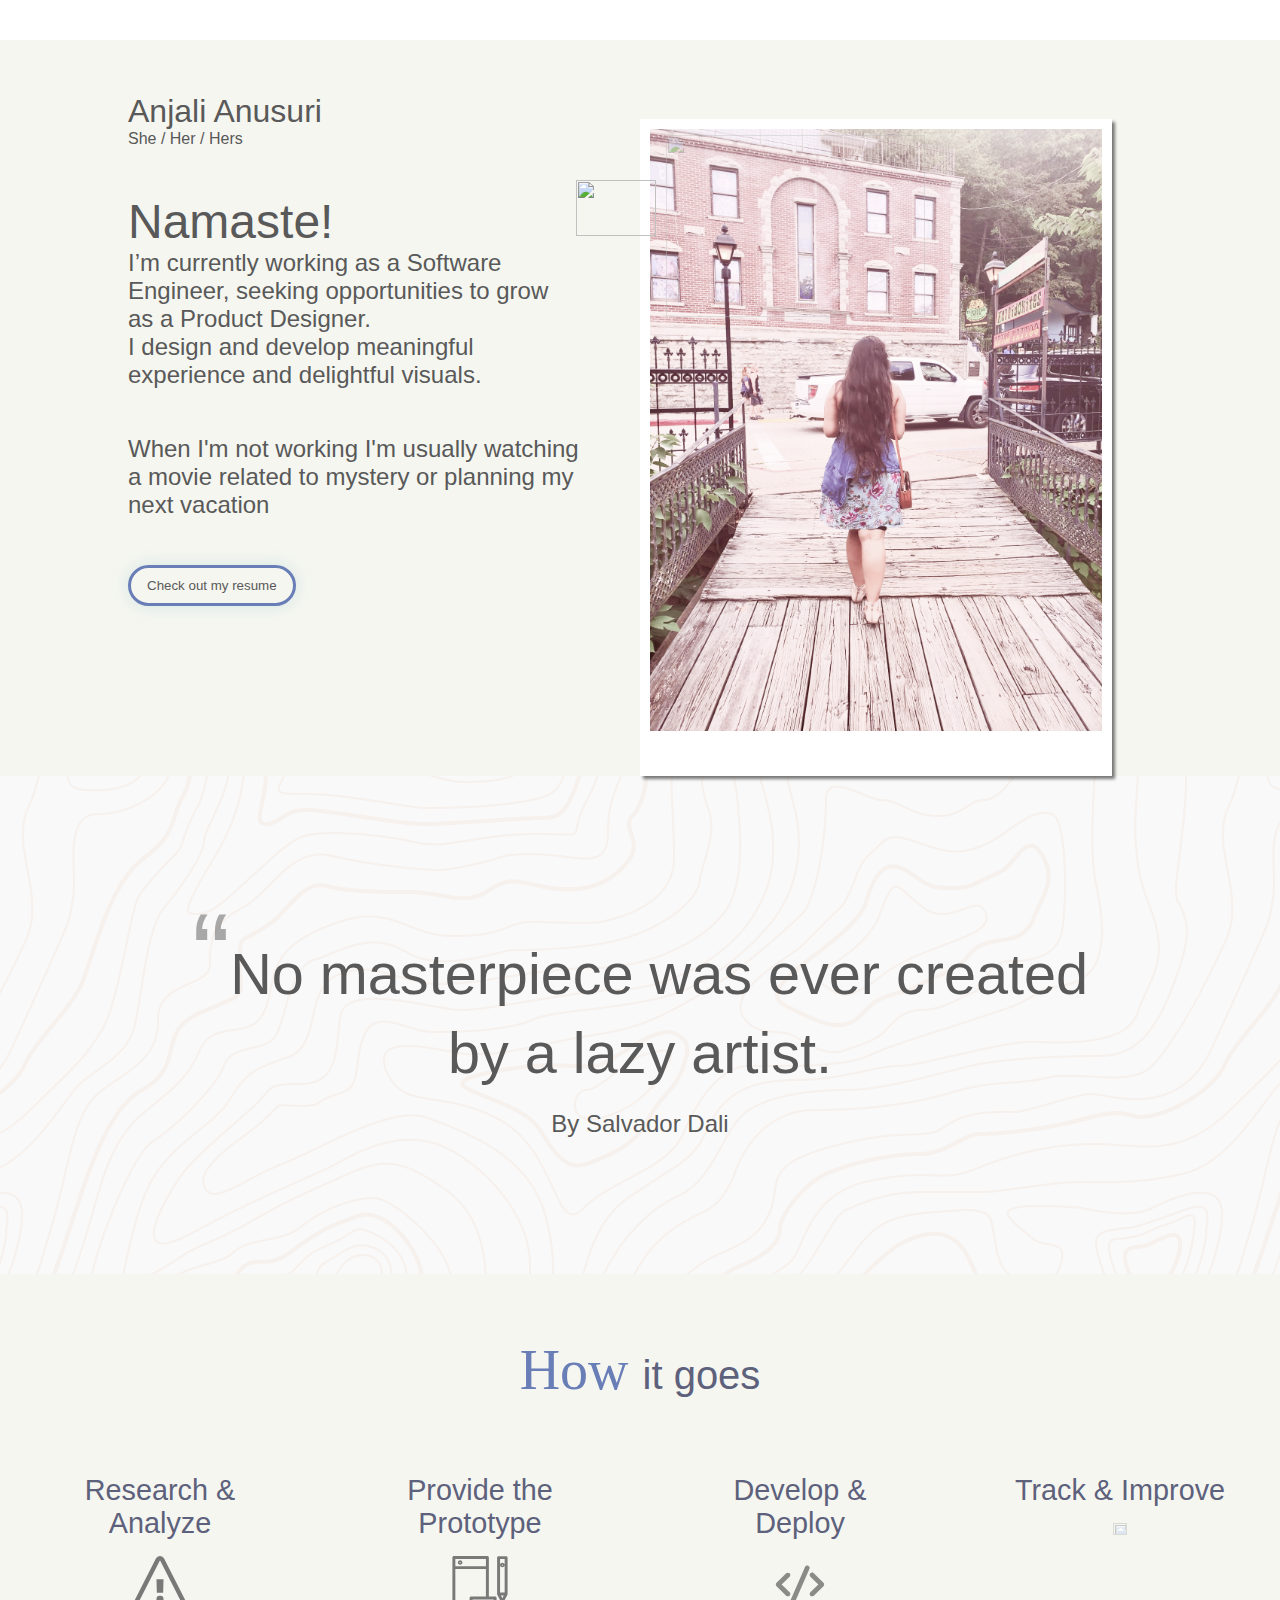
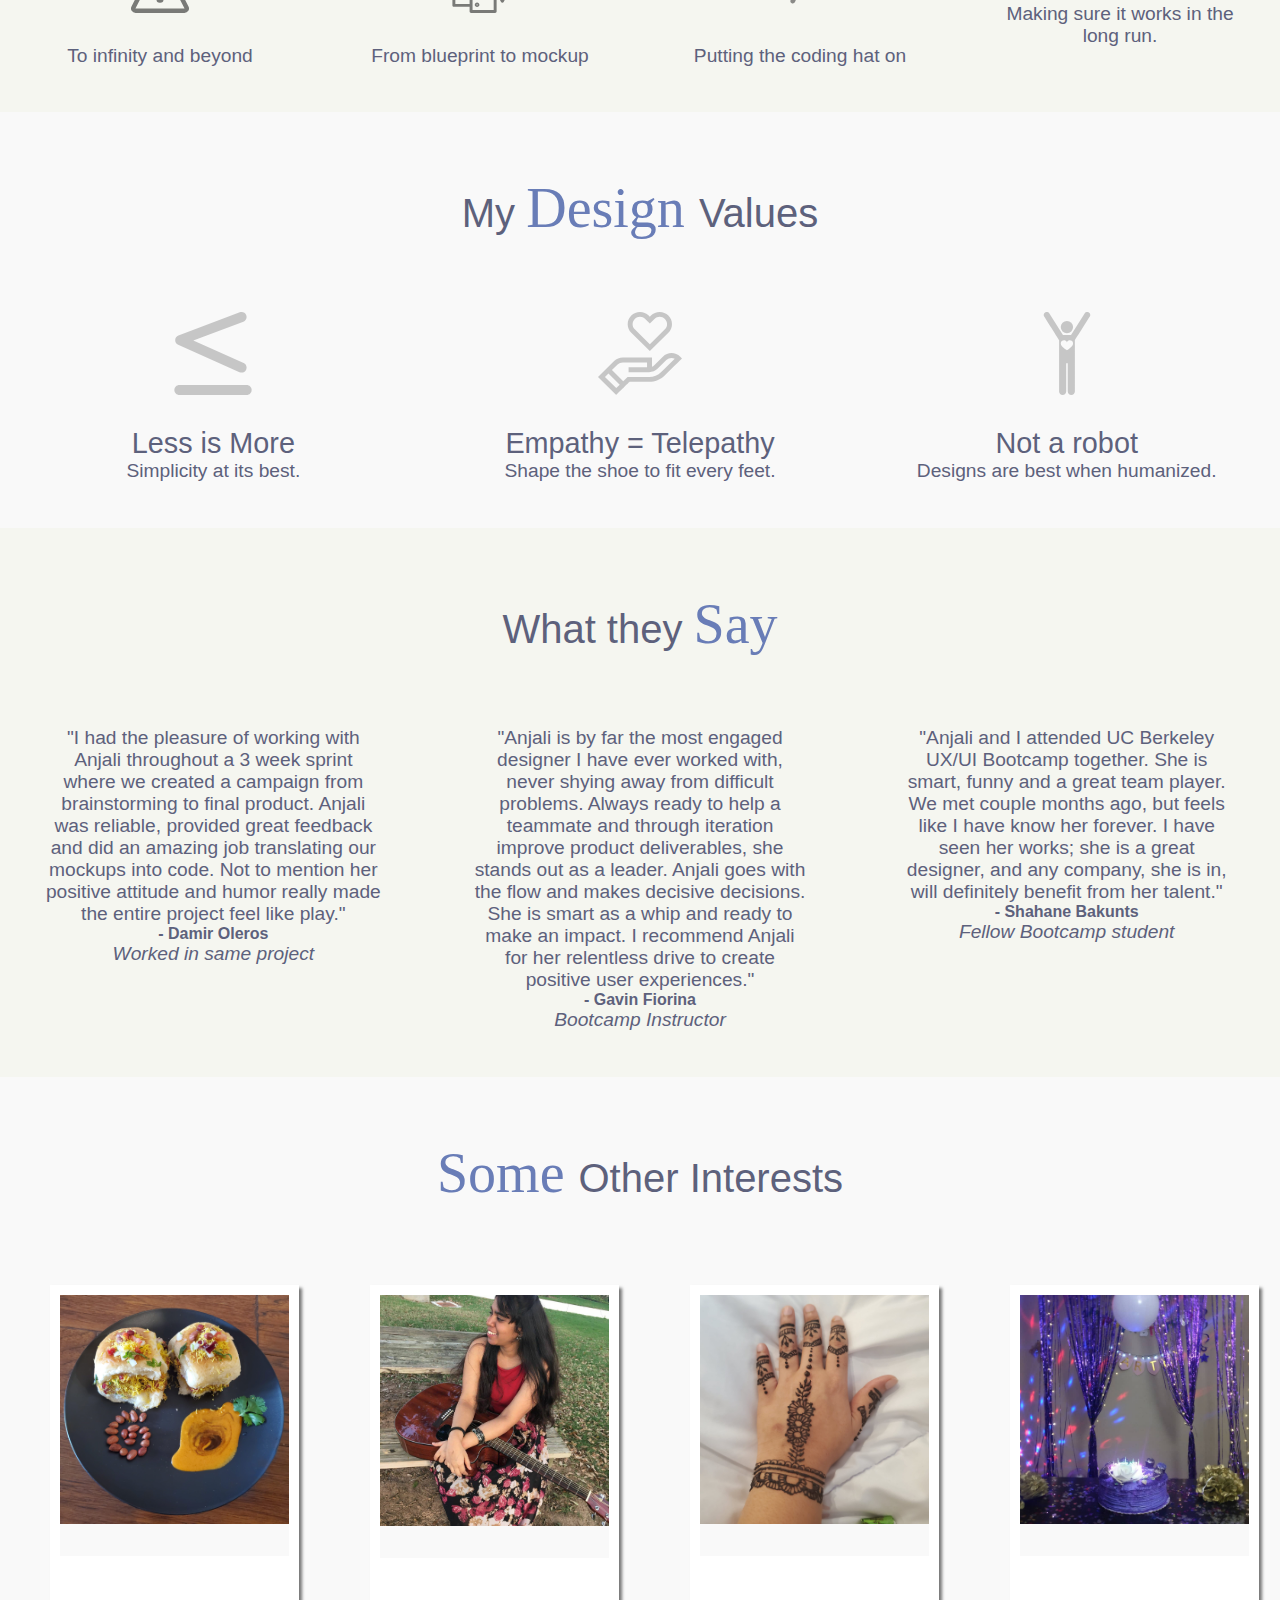
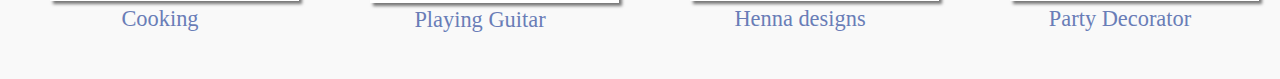
==== commit b1280ac8: "Animations and homepage changes" ====
--- a/aboutme.html
+++ b/aboutme.html
@@ -79,7 +79,7 @@
             <div class="designQuote"><span id = "quote">&#8220;</span>No masterpiece was ever created by a lazy artist.</div>
             <div class="author"> By Salvador Dali</div>
         </div>
-        <!-- <section class ="mySkills" style="background-color:#fefaf7 ;">
+        <!-- <section class ="mySkills" style="background-color:#f5f6f0 ;">
             <div style = "padding-top:1.6em;font-size: 2.5em;"><span id = "sacramentoFont"> My  </span>  Design style </div>
             <div class="flexContainer">
                 <div >
@@ -112,7 +112,7 @@
         </div>  -->
 
         
-        <section class ="mySkills" style="background-color:#fefaf7 ;">
+        <section class ="mySkills" style="background-color:#f5f6f0 ;">
             <div style = "padding-top:1.6em;font-size: 2.5em;"><span id = "sacramentoFont"> How </span>  it goes </div>
             <div class="flexContainer">
                 <div>
@@ -163,7 +163,7 @@
             </div>
         </section>
 
-        <section class ="mySkills" style="background-color:#fefaf7 ;">
+        <section class ="mySkills" style="background-color:#f5f6f0 ;">
             <div style = "padding-top:1.6em;font-size: 2.5em;"> What  they <span id = "sacramentoFont"> Say </span> </div>
             <div class="flexContainer">
                 <div>
--- a/css/index.css
+++ b/css/index.css
@@ -29,7 +29,7 @@
 }
 .clearLine{
     margin-top:2px;
-        border-bottom: 1px solid #fefaf7 ;
+        border-bottom: 1px solid #f5f6f0 ;
     
 }
 .fontSize2{
@@ -40,14 +40,14 @@
 }
 hr{
     height: 2px;
-    background: #fefaf7 ;
+    background: #f5f6f0 ;
     border: none;
     margin-top:2px;
 }
 #sacramentoFont{
     font-family: sacramento;
     font-size: 1.4em;
-    color:#45868f;
+    color:#697db7;
 }
 .bgDesign{
     width:100%;
@@ -107,7 +107,7 @@
 }
 .main{
         display: flex;
-        background-color:#fefaf7 ;
+        background-color:#f5f6f0 ;
         flex-wrap: wrap;
         justify-content: space-between;
         padding:5% 10%;
@@ -115,7 +115,7 @@
 }
 .mainPage{
     display: flex;
-    background-color:#fefaf7 ;
+    background-color:#f5f6f0 ;
     padding-left:10%;
     padding-top:3%;
     padding-right:10%;
@@ -151,15 +151,11 @@
     padding-left:10%;
     display: flex; 
     /* background-color: #fdfdfd;; */
-    background-color: #fefaf7 ;;
+    background-color: #f5f6f0 ;;
 }
 .name{
     font-size:2.8rem;
     padding: 10px 0px;
-}
-.subPara{
-    font-size: 1.2em;
-    width:100%;
 }
 .workTitle{
     font-size:2em;
@@ -296,7 +292,7 @@
     color: #595959;
     padding: 10px 16px;
     z-index:0;
-    border: 3px solid #50959e;
+    border: 3px solid #697db7;
     border-radius: 35px;
     cursor: pointer;
     box-shadow: 0 0 1rem 0 rgba(166, 208, 211, 0.4);
@@ -333,7 +329,7 @@
     position: absolute;
     content: "";
     /* padding: 10px 16px; */
-    /* border: 3px solid #50959e; */
+    /* border: 3px solid #697db7; */
     border-radius: 35px;
     top: 0;
     left: 0;
@@ -341,7 +337,7 @@
     z-index:-1;
     height: 100%;
     color:#fff;
-    background-color: #c9e8ea;
+    background-color: #d5e0fb;
     transition: all .35s;
     /* color:#fff; */
   }
@@ -419,6 +415,14 @@
     background: inherit;
     box-shadow: 0 0 1rem 0 rgba(150,137, 175, .6);
     margin-top:4%;
+    -webkit-transition: all 600ms;
+    transition: all 600ms;
+}
+.flexContainer div:hover{
+    width:43%;
+    color:#121212;
+/* transition: transform linear 2s; */
+transform: scale(1.05) linear 2s;
 }
 
 .arrows{
@@ -448,19 +452,19 @@
     .workPage.rentwings{
         display: flex;
         align-items: center;
-        flex-direction:column-reverse;
+        flex-direction:column;
         padding:0px;
     }   
     .workPage.kkfsf{
         display: flex;
         align-items: center;
-        flex-direction:column;
+        flex-direction:column-reverse;;
         padding:0px;
     }  
     .workPage.mpa{
         display: flex;
         align-items: center;
-        flex-direction:column-reverse;
+        flex-direction:column;
         padding:0px;
     }
     .left, .right{
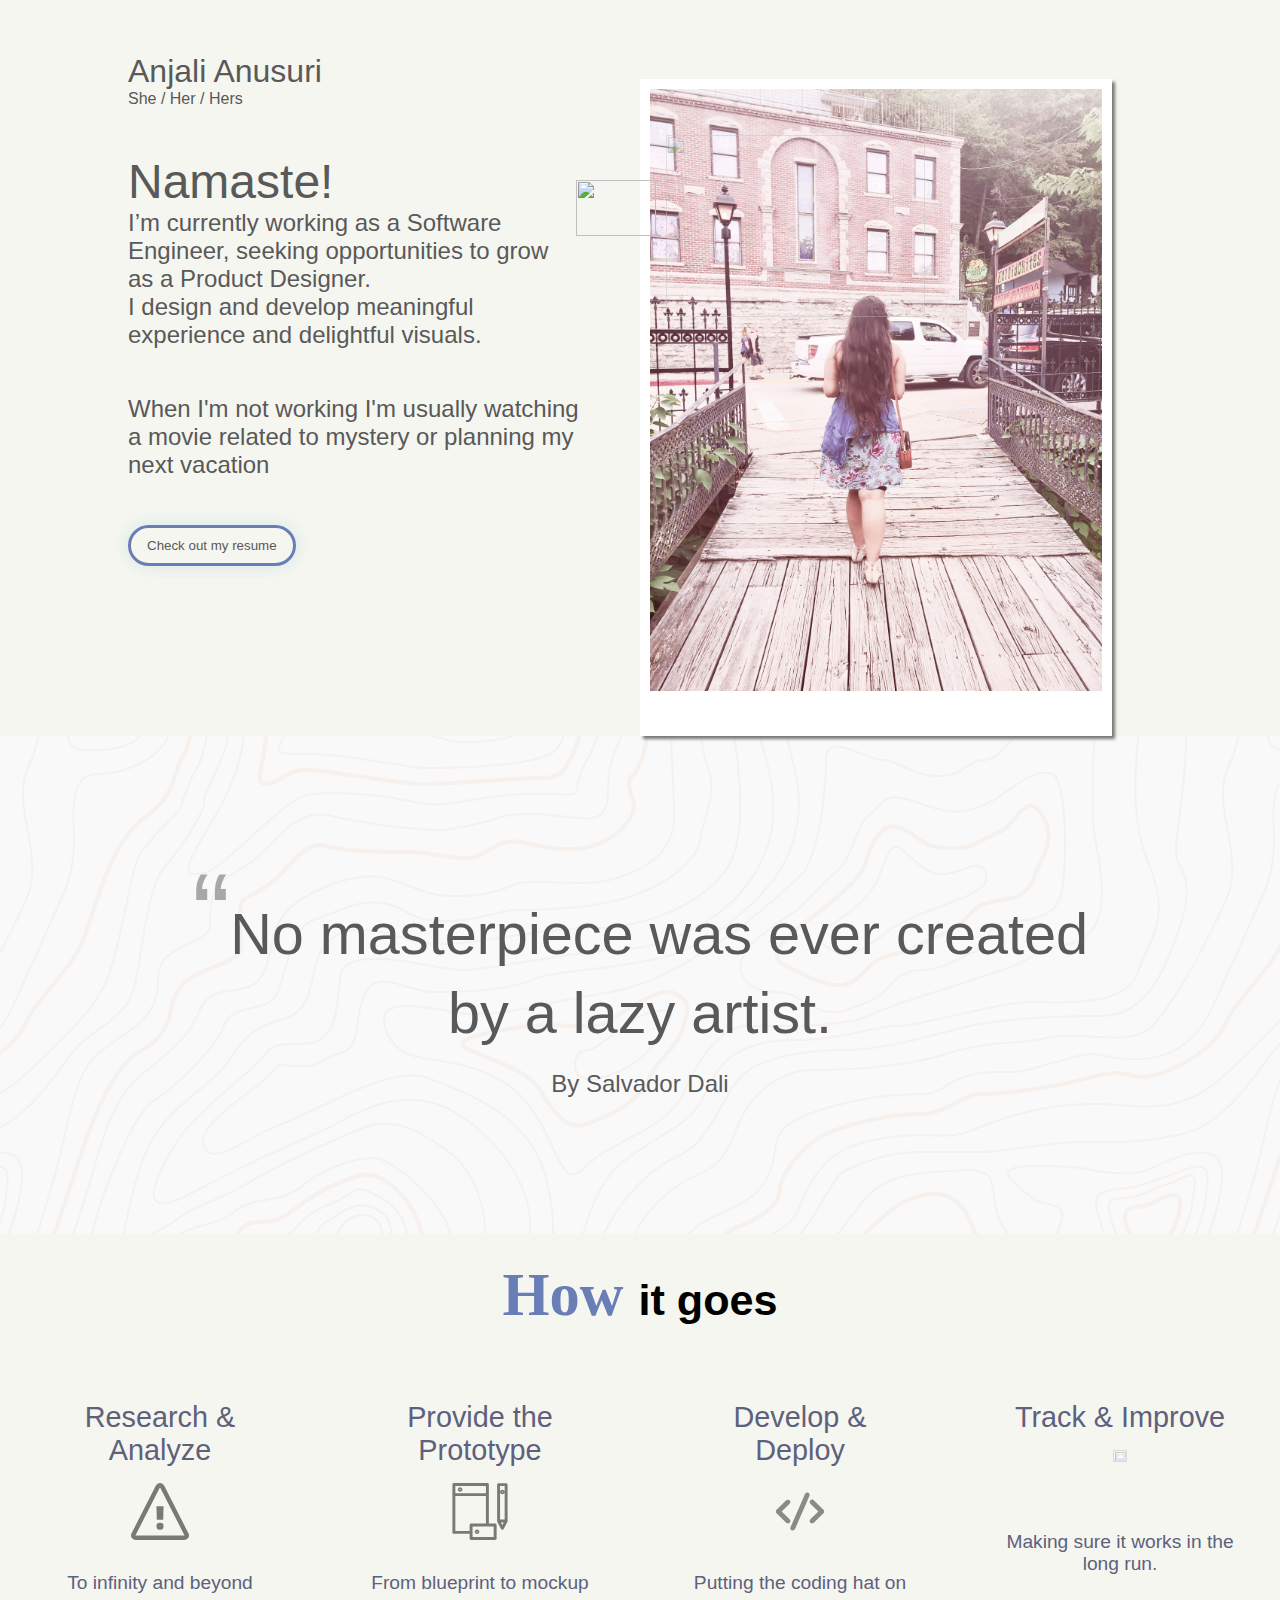
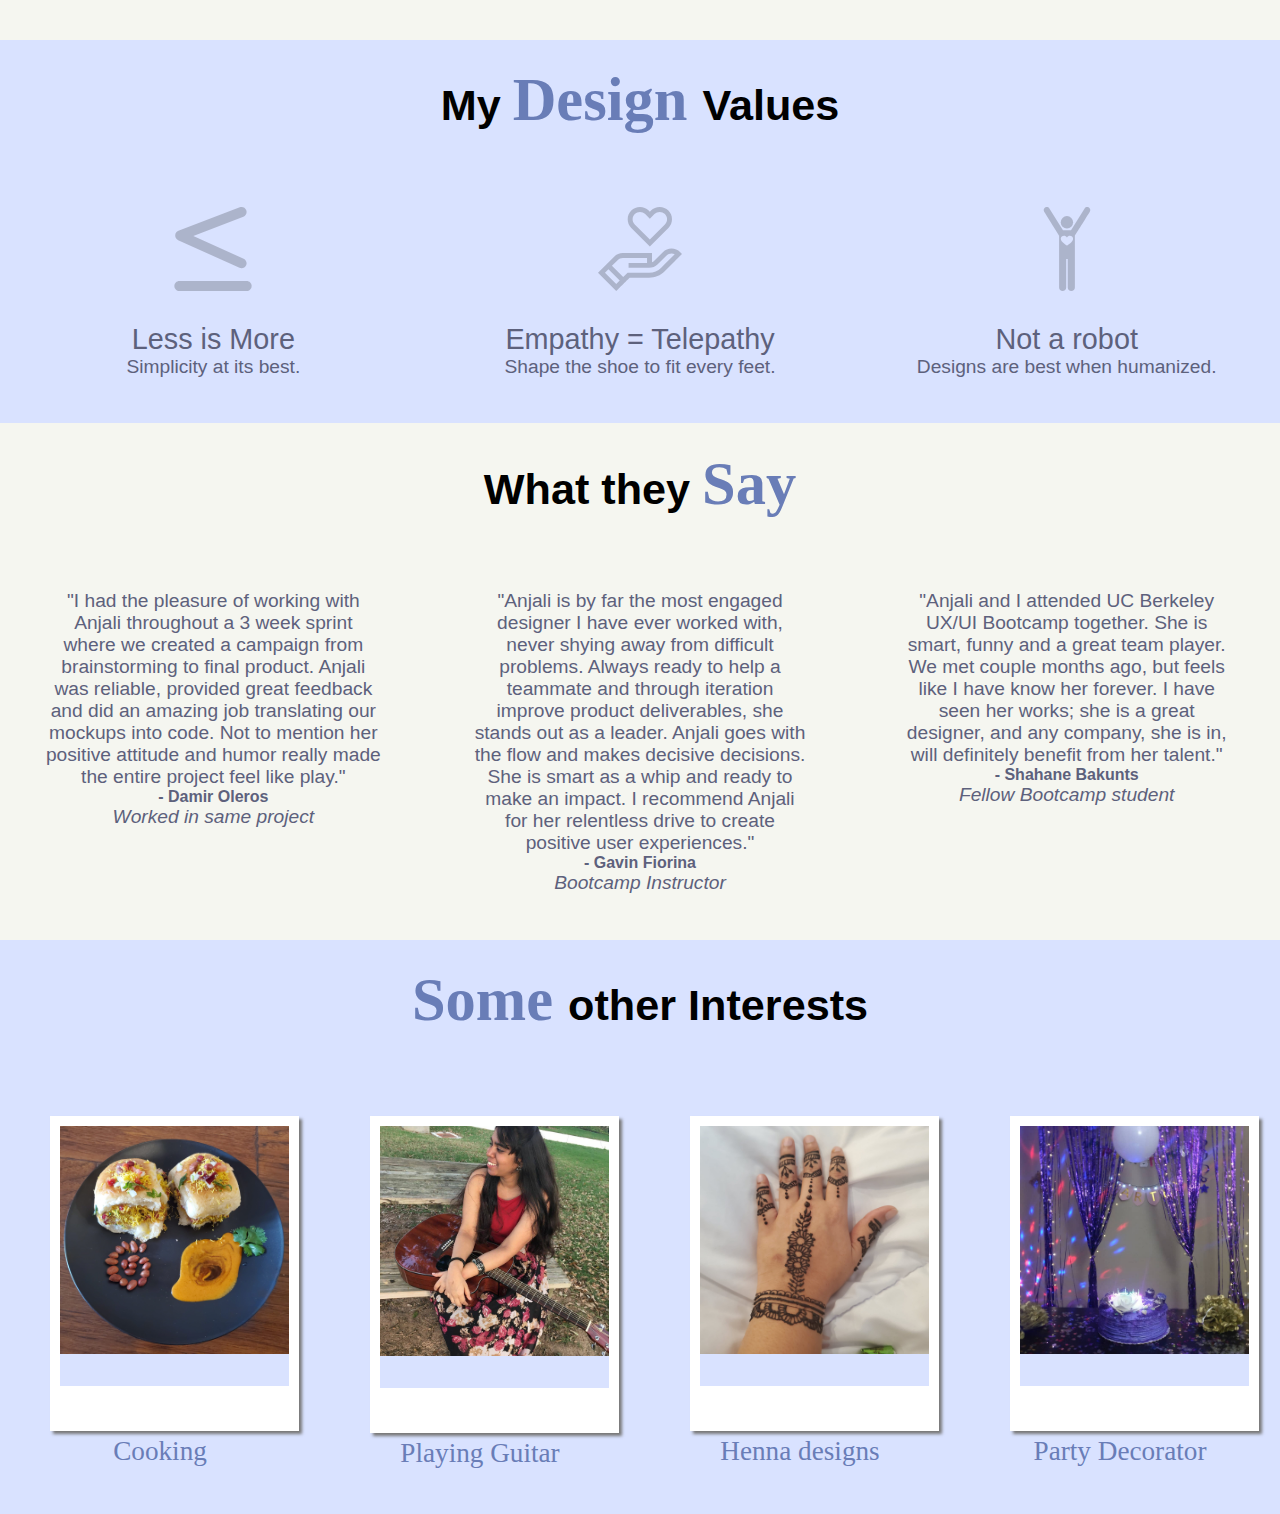
==== commit 0ca5aa69: "Adding background-colors in about me page" ====
--- a/aboutme.html
+++ b/aboutme.html
@@ -112,8 +112,8 @@
         </div>  -->
 
         
-        <section class ="mySkills" style="background-color:#f5f6f0 ;">
-            <div style = "padding-top:1.6em;font-size: 2.5em;"><span id = "sacramentoFont"> How </span>  it goes </div>
+        <section class ="mySkills" style="background-color:#f5f6f0;padding-top:2%;">
+            <strong style = "padding-top:1.6em;font-size: 2.7em;"><span id = "sacramentoFont"> How </span>  it goes </strong>
             <div class="flexContainer">
                 <div>
                     <p style = "font-size: 1.8em;">Research & Analyze</p>
@@ -140,8 +140,8 @@
                 </div>
             </div>
         </section>
-        <section class ="mySkills" style="background-color:#f9f9f9;">
-            <div style = "padding-top:1.6em;font-size: 2.5em;"> My <span id = "sacramentoFont"> Design </span> Values</div>
+        <section class ="mySkills" style="background-color:#d9e2ff;padding-top:2%;">
+            <strong style = "padding-top:1.6em;font-size: 2.7em;"> My <span id = "sacramentoFont"> Design </span> Values</strong>
             <div class="flexContainer">
                 <div>
                     <!-- <img/> -->
@@ -163,8 +163,8 @@
             </div>
         </section>
 
-        <section class ="mySkills" style="background-color:#f5f6f0 ;">
-            <div style = "padding-top:1.6em;font-size: 2.5em;"> What  they <span id = "sacramentoFont"> Say </span> </div>
+        <section class ="mySkills" style="background-color:#f5f6f0 ;padding-top:2%;">
+            <strong style = "padding-top:1.6em;font-size: 2.7em;"> What  they <span id = "sacramentoFont"> Say </span> </strong>
             <div class="flexContainer">
                 <div>
                     <p >"I had the pleasure of working with Anjali throughout a 3 week sprint where we created a campaign from brainstorming to final product. 
@@ -190,32 +190,32 @@
                 </div>
             </div>
         </section>
-        <section class ="mySkills" style="background-color:#f9f9f9;">
-            <div style = "padding-top:1.6em;font-size: 2.5em;">  <span id = "sacramentoFont">Some  </span> Other Interests</div>
+        <section class ="mySkills" style="background-color:#d9e2ff;padding-top:2%;">
+            <strong style = "padding-top:1.6em;font-size: 2.7em;">  <span id = "sacramentoFont">Some  </span> other Interests</strong>
             <div class="flexContainer" style = "padding:0;">
                 <div>
                     <div class="polaroid" style = "width:100%;padding:0;">
                         <img style = "width:100%;padding-bottom:2em;"src= "images/aboutMe/interests/cooking.jpeg">
                     </div>
-                    <p id = "sacramentoFont">Cooking</p>
+                    <p id = "sacramentoFont" style = "font-size:1.7em">Cooking</p>
                 </div>
                 <div>
                     <div class="polaroid" style = "width:100%;padding:0;">
                         <img style = "width:100%;padding-bottom:2em;"src= "images/aboutMe/interests/meGuitar.jpg">
                     </div>
-                    <p id = "sacramentoFont">Playing Guitar</p>
+                    <p id = "sacramentoFont" style = "font-size:1.7em">Playing Guitar</p>
                 </div>
                 <div>
                     <div class="polaroid" style = "width:100%;padding:0;">
                         <img style = "width:100%;padding-bottom:2em;"src= "images/aboutMe/interests/mehendi.jpeg">
                     </div>
-                    <p id = "sacramentoFont">Henna designs</p>
+                    <p id = "sacramentoFont" style = "font-size:1.7em">Henna designs</p>
                 </div>
                 <div>
                     <div class="polaroid" style = "width:100%;padding:0;">
                         <img style = "width:100%;padding-bottom:2em;"src= "images/aboutMe/interests/party.jpeg">
                     </div>
-                    <p id = "sacramentoFont">Party Decorator</p>
+                    <p id = "sacramentoFont" style = "font-size:1.7em">Party Decorator</p>
                 </div>
             </div>
         </section>
--- a/css/index.css
+++ b/css/index.css
@@ -1,7 +1,7 @@
 body{
     color: #595959;
     font-family: 'Quicksand', sans-serif;
-    padding-top:40px;
+    /* padding-top:40px; */
     box-sizing:border-box;
 }
 
@@ -509,6 +509,9 @@
         align-items: center;
 
     }
+    .frame{
+        width:100%;
+    }
     .imageContainer{
         padding-left:40px;
     }
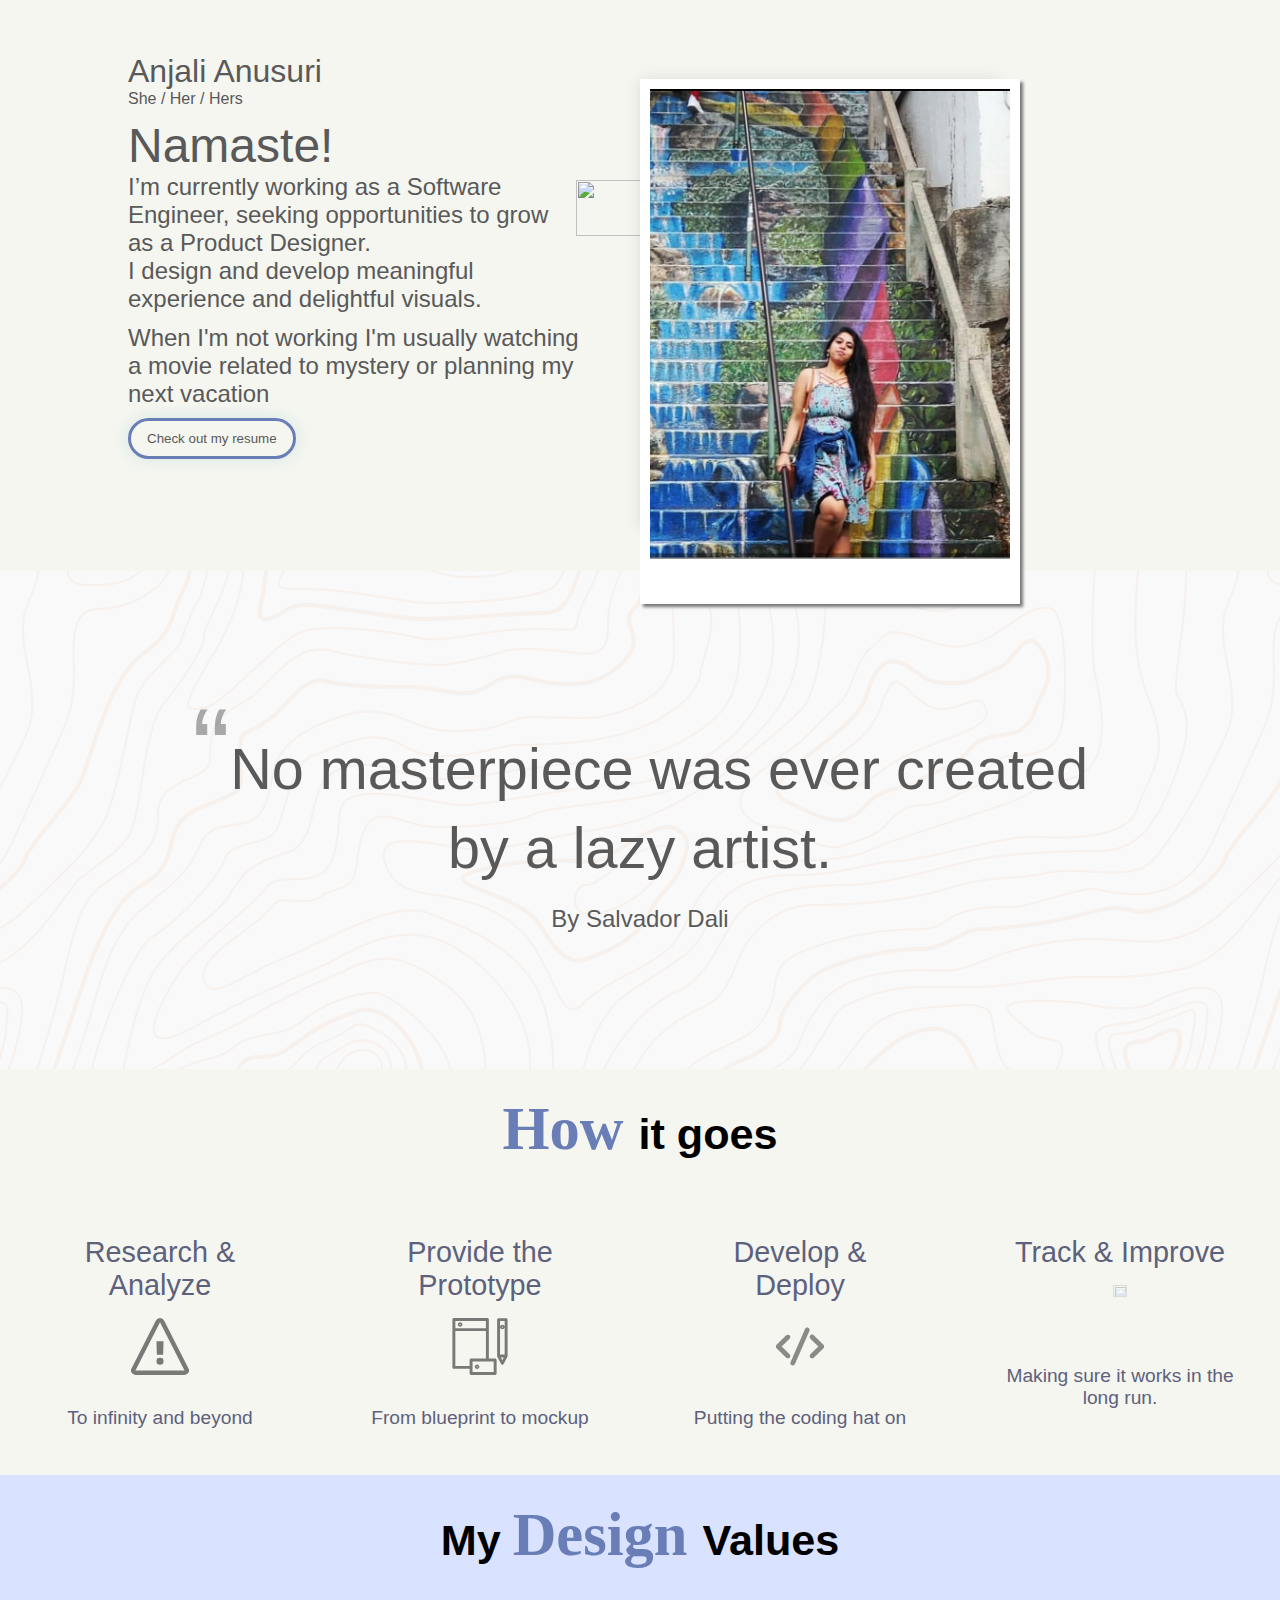
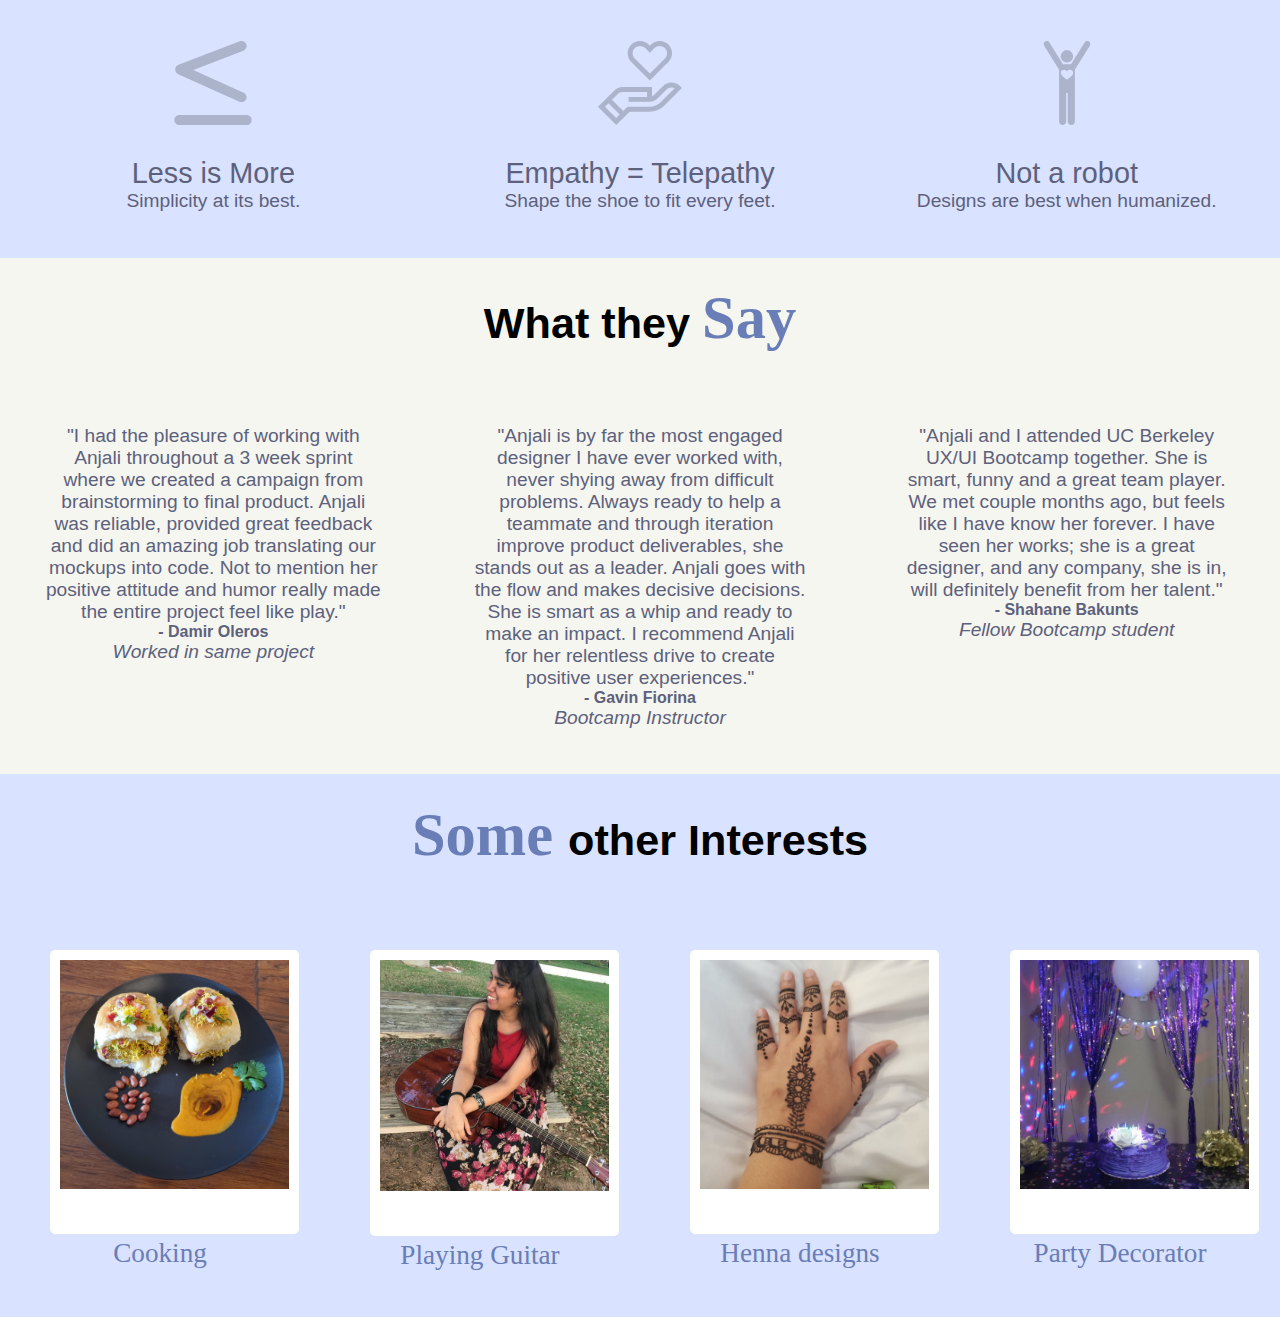
==== commit 9a7e1115: "Adding aboutMe animation" ====
--- a/aboutme.html
+++ b/aboutme.html
@@ -23,6 +23,8 @@
                 <div class="fontSize2">Anjali Anusuri </div>
                 <div class="fontSize1">She / Her / Hers </div> 
             </div>
+            <img class ="secondShape" src = "images/shapes/Ellipse 3.svg"/>
+            
 
                 <!-- <div class="subPara" ><br>(pronounced un-jelly),<br> a UI/UX Designer from Arkansas </div>  -->
                 <div class="subPara" style="margin-top:2%; font-size:1.5em;width:90%;" >
@@ -58,7 +60,14 @@
             </div>
             <div class="right"> 
                 <div class="polaroid">
-                    <img class ="swingingDoodle"src = "images/backsideDp.png"/>
+                    <div class="content">
+                        <div class="front">
+                            <img class ="swingingDoodle"src = "images/aboutMe/frontMe.png" />
+                        </div>
+                        <div class="back">
+                            <img class ="swingingDoodle"src = "images/backsideDp.png" />
+                        </div>
+                    </div>
                 </div>
                 <!-- <span class="third-shape stamp is-approved">Approved</span> -->
                 <!-- <img class ="first-shape" src = "images/Ellipse 110.svg"/> -->
@@ -66,7 +75,6 @@
 
             </div>   
 
-            <img class ="secondShape" src = "images/shapes/Ellipse 3.svg"/>
             <br>
         
             </div>
@@ -194,26 +202,26 @@
             <strong style = "padding-top:1.6em;font-size: 2.7em;">  <span id = "sacramentoFont">Some  </span> other Interests</strong>
             <div class="flexContainer" style = "padding:0;">
                 <div>
-                    <div class="polaroid" style = "width:100%;padding:0;">
-                        <img style = "width:100%;padding-bottom:2em;"src= "images/aboutMe/interests/cooking.jpeg">
+                    <div class="polaroidTiny" style = "width:100%;padding:0;">
+                        <img style = "width:100%;"src= "images/aboutMe/interests/cooking.jpeg">
                     </div>
                     <p id = "sacramentoFont" style = "font-size:1.7em">Cooking</p>
                 </div>
                 <div>
-                    <div class="polaroid" style = "width:100%;padding:0;">
-                        <img style = "width:100%;padding-bottom:2em;"src= "images/aboutMe/interests/meGuitar.jpg">
+                    <div class="polaroidTiny" style = "width:100%;padding:0;">
+                        <img style = "width:100%;"src= "images/aboutMe/interests/meGuitar.jpg">
                     </div>
                     <p id = "sacramentoFont" style = "font-size:1.7em">Playing Guitar</p>
                 </div>
                 <div>
-                    <div class="polaroid" style = "width:100%;padding:0;">
-                        <img style = "width:100%;padding-bottom:2em;"src= "images/aboutMe/interests/mehendi.jpeg">
+                    <div class="polaroidTiny" style = "width:100%;padding:0;">
+                        <img style = "width:100%;"src= "images/aboutMe/interests/mehendi.jpeg">
                     </div>
                     <p id = "sacramentoFont" style = "font-size:1.7em">Henna designs</p>
                 </div>
                 <div>
-                    <div class="polaroid" style = "width:100%;padding:0;">
-                        <img style = "width:100%;padding-bottom:2em;"src= "images/aboutMe/interests/party.jpeg">
+                    <div class="polaroidTiny" style = "width:100%;padding:0;">
+                        <img style = "width:100%;"src= "images/aboutMe/interests/party.jpeg">
                     </div>
                     <p id = "sacramentoFont" style = "font-size:1.7em">Party Decorator</p>
                 </div>
--- a/css/aboutme.css
+++ b/css/aboutme.css
@@ -1,9 +1,5 @@
 .flexContainer div{
     box-shadow: none!important;
-}
-.polaroid {
-    position: relative;
-    width: 90%;
 }
 .polaroid img {
     border: 10px solid #fff;
@@ -12,6 +8,47 @@
     -moz-box-shadow: 3px 3px 3px #777;
     box-shadow: 3px 3px 3px #777;
 }
+.polaroidTiny  {
+    border: 10px solid #fff;
+    border-bottom: 45px solid #fff;
+    -webkit-box-shadow: 3px 3px 3px #777;
+    -moz-box-shadow: 3px 3px 3px #777;
+    box-shadow: 3px 3px 3px #777;
+}
+
+.polaroid {
+    position: absolute;
+    perspective: 500px;
+    width:40vh;
+    height:50vh;
+    z-index:10;
+  }
+  
+  .content {
+    position: absolute;
+    width: 100%;
+    height: 100%;
+    box-shadow: 0 0 15px rgba(0,0,0,0.1);
+    transition: transform 1s;
+    transform-style: preserve-3d;
+  }
+  
+  .polaroid:hover .content {
+    transform: rotateY( 180deg ) ;
+    transition: transform 0.5s;
+  }
+  
+  .front,
+  .back {
+    position: absolute;
+    height: 100%;
+    width: 100%;
+    backface-visibility: hidden;
+}
+  
+  .back {
+    transform: rotateY( 180deg );
+  }
 .btnContainer{
     display:flex;
     justify-content:flex-start;
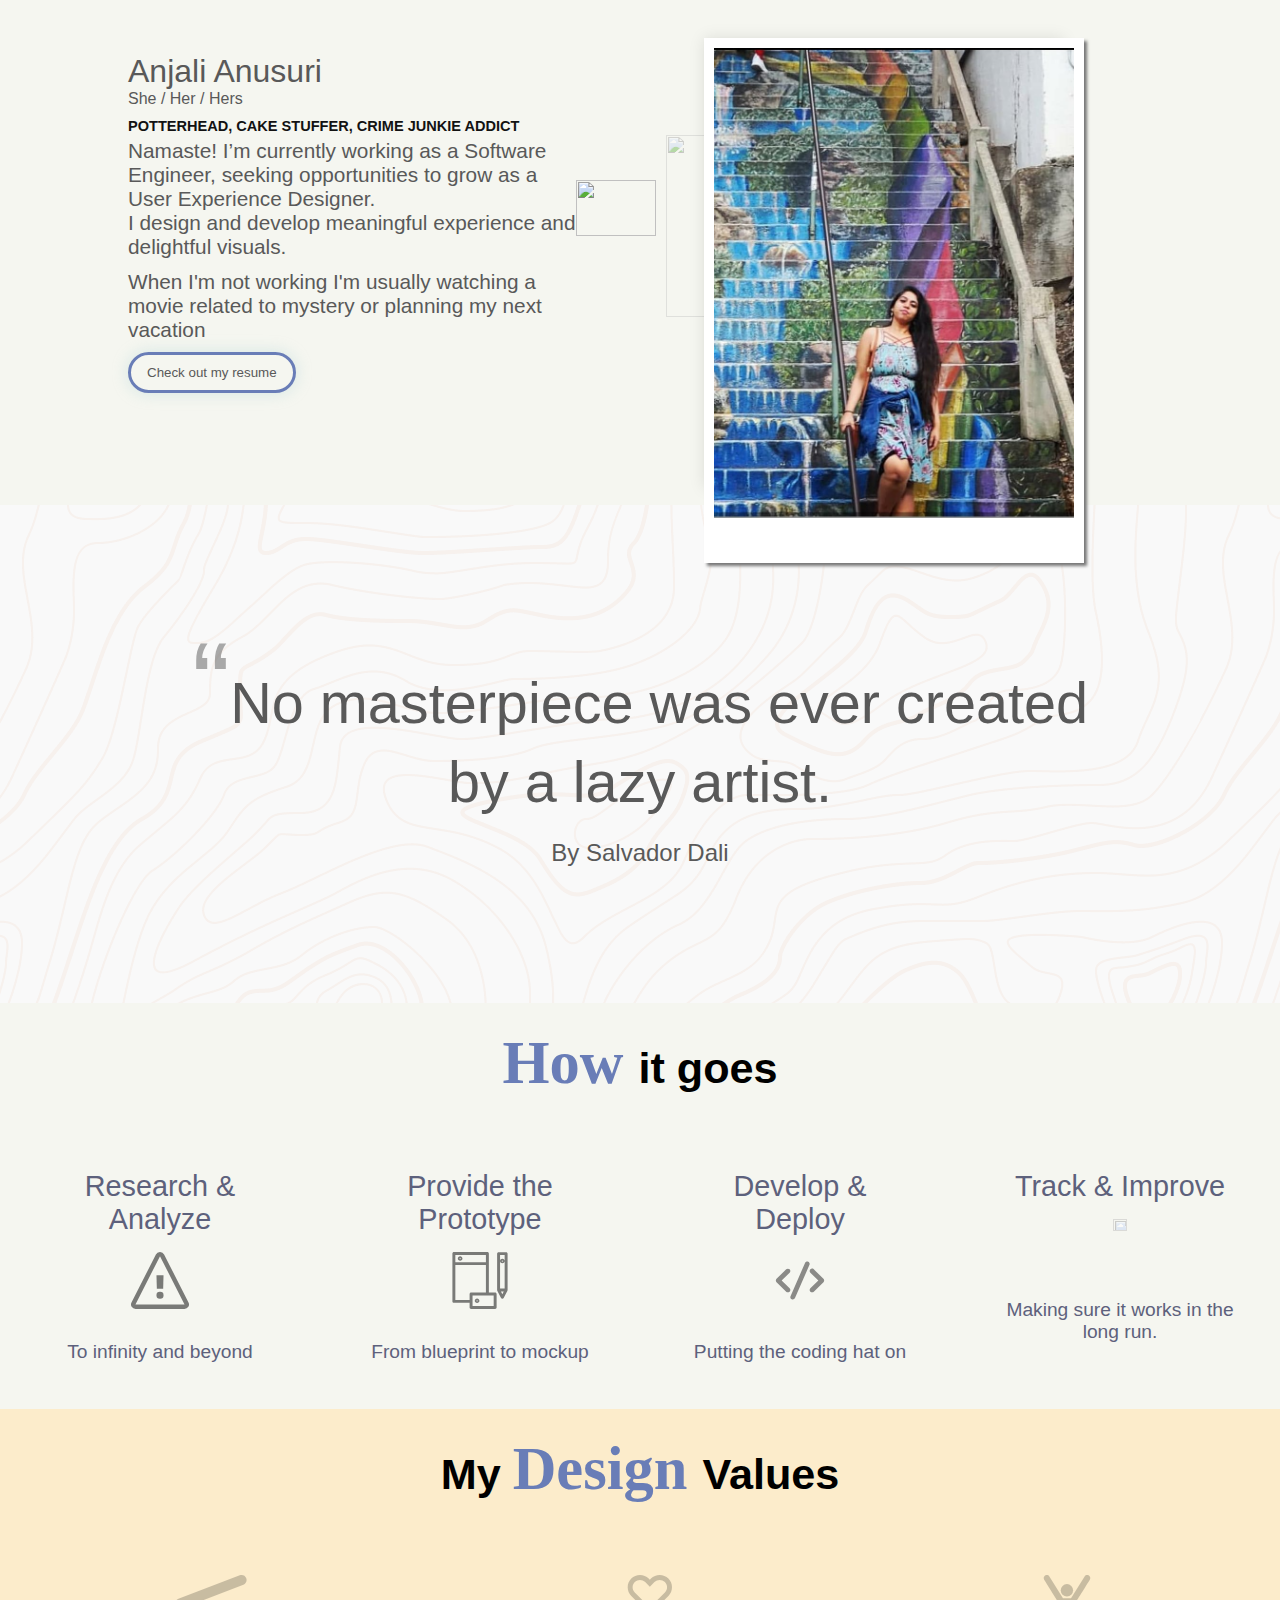
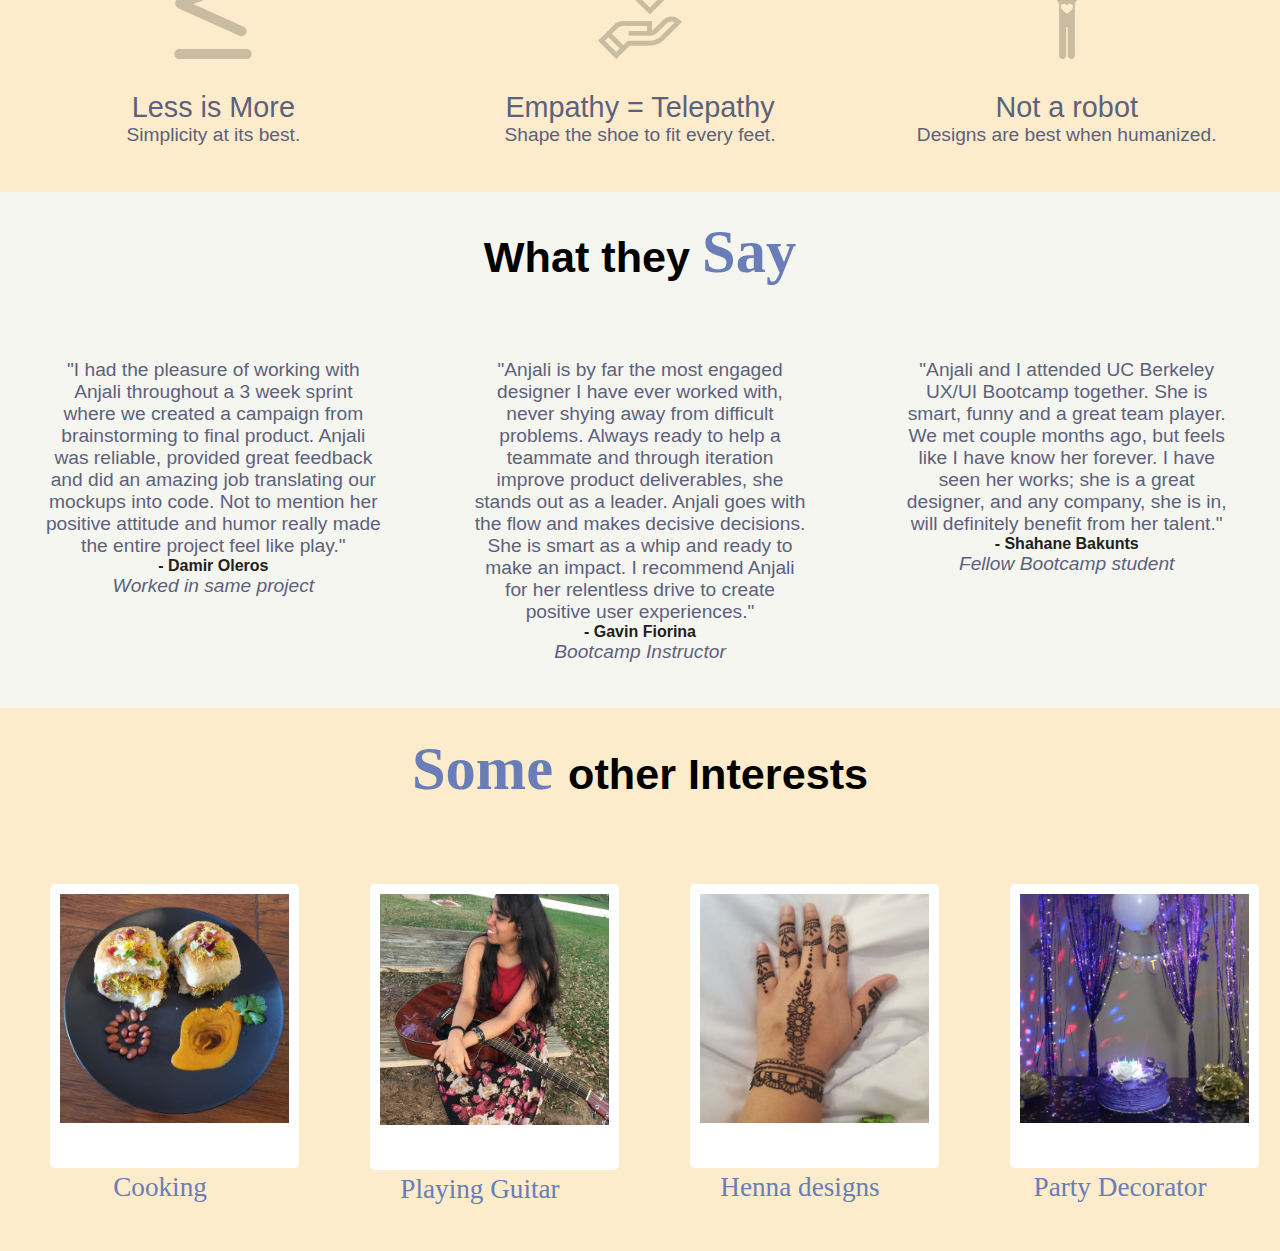
==== commit 6051c68e: "Add header and changed userPersona in guzi" ====
--- a/aboutme.html
+++ b/aboutme.html
@@ -27,18 +27,19 @@
             
 
                 <!-- <div class="subPara" ><br>(pronounced un-jelly),<br> a UI/UX Designer from Arkansas </div>  -->
-                <div class="subPara" style="margin-top:2%; font-size:1.5em;width:90%;" >
+                <div class="subPara" style="margin-top:2%; font-size:1.3em;width:90%;" >
                     <!-- <span id = "quote">&#8220;</span> -->
-
-                <div class="fontSize2">Namaste!</div>
-                    I’m currently working as a Software Engineer, seeking opportunities to grow as a Product Designer.<br>I design and develop meaningful experience and delightful visuals.
+                    <div class = "tinyScript" style = "margin-bottom:5px;">POTTERHEAD, CAKE STUFFER, CRIME JUNKIE ADDICT</div>
+
+                Namaste!
+                    I’m currently working as a Software Engineer, seeking opportunities to grow as a<br> User Experience Designer.<br>I design and develop meaningful experience and delightful visuals.
                     <br>
                     <!-- <strong>Skills:</strong>HTML, CSS, JS, UX Design, User Research,Prototyping and Product Design -->
                     
                     <!-- <span id = "quote">&#8221;</span> -->
                 </div>
 
-                <div class="subPara" style="margin-top:2%; font-size:1.5em;width:90%;" >
+                <div class="subPara" style="margin-top:2%; font-size:1.3em;width:90%;" >
                     <!-- <span id = "quote">&#8220;</span> -->
                     When I'm not working I'm usually watching a movie related to mystery or planning my next vacation
                     <br>
@@ -58,7 +59,7 @@
                 </div>
 
             </div>
-            <div class="right"> 
+            <div class="right" style = "padding-top:0px;"> 
                 <div class="polaroid">
                     <div class="content">
                         <div class="front">
@@ -148,7 +149,7 @@
                 </div>
             </div>
         </section>
-        <section class ="mySkills" style="background-color:#d9e2ff;padding-top:2%;">
+        <section class ="mySkills" style="background-color:#fceccb;padding-top:2%;">
             <strong style = "padding-top:1.6em;font-size: 2.7em;"> My <span id = "sacramentoFont"> Design </span> Values</strong>
             <div class="flexContainer">
                 <div>
@@ -198,7 +199,7 @@
                 </div>
             </div>
         </section>
-        <section class ="mySkills" style="background-color:#d9e2ff;padding-top:2%;">
+        <section class ="mySkills" style="background-color:#fceccb;padding-top:2%;">
             <strong style = "padding-top:1.6em;font-size: 2.7em;">  <span id = "sacramentoFont">Some  </span> other Interests</strong>
             <div class="flexContainer" style = "padding:0;">
                 <div>
--- a/css/index.css
+++ b/css/index.css
@@ -4,6 +4,15 @@
     /* padding-top:40px; */
     box-sizing:border-box;
 }
+h1,h1,h3,h4,h5,h6{
+    font-family: 'Quicksand', sans-serif;
+    color:#212121;
+}
+.tinyScript{
+    font-size:0.7em;
+    font-weight:bold;
+    color:#121212;
+}
 
 .fontSize4{
     font-size:4rem;
@@ -54,6 +63,18 @@
     opacity:0.8;
     background-color: #f7f6f2;
     /* background-image: url(images/aboutMe/bgDesignPink.png); */
+}
+.img-magnifier-container {
+    position:relative;
+  }
+.img-magnifier-glass {
+    position: absolute;
+    border: 3px solid #000;
+    border-radius: 50%;
+    cursor: none;
+    /*Set the size of the magnifier glass:*/
+    width: 350px;
+    height: 350px;
 }
 
 html{
@@ -204,7 +225,6 @@
 .imageContainer:hover {
     /* opacity: 1; */
     cursor:pointer;
-    opacity: 0.6;
     transform: scale(1.05);
 }
 .img{
@@ -216,7 +236,7 @@
 }
 .kkfsf-shape{
     position:absolute;
-    left:3%;
+    right:3%;
     width:50%;
     opacity:0.2;
 }
--- a/css/aboutme.css
+++ b/css/aboutme.css
@@ -22,7 +22,13 @@
     width:40vh;
     height:50vh;
     z-index:10;
+    margin-left:4em;
   }
+  @media only screen and(max-width:768px){
+    .polaroid .front,.polaroid .back,{
+    display:none;
+  }
+}
   
   .content {
     position: absolute;
@@ -44,7 +50,9 @@
     height: 100%;
     width: 100%;
     backface-visibility: hidden;
+    
 }
+
   
   .back {
     transform: rotateY( 180deg );
